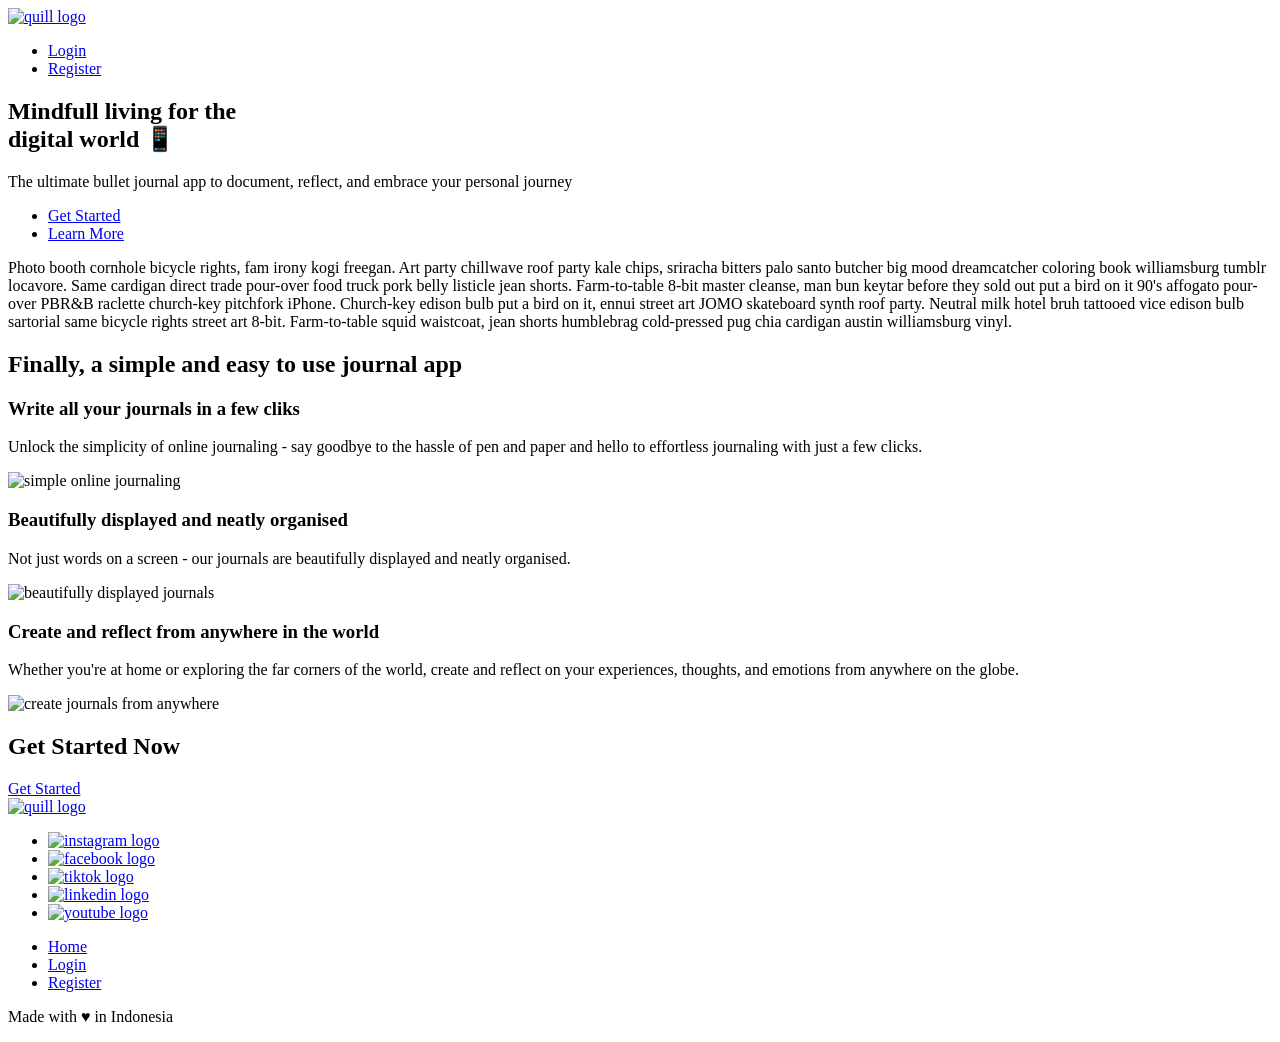
==== index.html @ 551555ff "Add initial HTML structure for Quill" ====
<!DOCTYPE html>
<html lang="en">
<head>
    <meta charset="UTF-8">
    <meta name="viewport" content="width=device-width, initial-scale=1.0">
    <link rel="preconnect" href="https://fonts.googleapis.com">
    <link rel="preconnect" href="https://fonts.gstatic.com" crossorigin>
    <link href="https://fonts.googleapis.com/css2?family=Poppins:ital,wght@0,100;0,200;0,300;0,400;0,500;0,600;0,700;0,800;0,900;1,100;1,200;1,300;1,400;1,500;1,600;1,700;1,800;1,900&display=swap" rel="stylesheet">
    <link rel="stylesheet" href="styles.css">
    <title>Quill</title>
</head>
<body>
    <header>
    <!-- NAVIGATION -->
        <nav>
            <a href="index.html"><img src="images/quill.svg" alt="quill logo"></a>
            <ul>
                <li><a href="login.html">Login</a></li>
                <li><a class="btn btn-primary" href="register.html">Register</a></li>
            </ul>
        </nav>

        <!-- HERO SECTION -->
        <section>   
            <h1><span>Mindfull living</span> for the <br> digital world 📱</h1>
            <p>The ultimate bullet journal app to document, reflect, and embrace your personal journey</p>
            <ul>
                <li><a class="btn btn-primary" href="register.html">Get Started</a></li>
                <li><a href="#features">Learn More</a></li>
            </ul>

            <p>Photo booth cornhole bicycle rights, fam irony kogi freegan. Art party chillwave roof party kale chips, sriracha bitters palo santo butcher big mood dreamcatcher coloring book williamsburg tumblr locavore. Same cardigan direct trade pour-over food truck pork belly listicle jean shorts. Farm-to-table 8-bit master cleanse, man bun keytar before they sold out put a bird on it 90's affogato pour-over PBR&B raclette church-key pitchfork iPhone. Church-key edison bulb put a bird on it, ennui street art JOMO skateboard synth roof party. Neutral milk hotel bruh tattooed vice edison bulb sartorial same bicycle rights street art 8-bit. Farm-to-table squid waistcoat, jean shorts humblebrag cold-pressed pug chia cardigan austin williamsburg vinyl.</p>
        </section> 
    </header>

    <main>
        <!-- FEATURES SECTION -->
        <section>
            <h2 id="features">Finally, a <span>simple and easy</span> to use journal app</h2>
            
            <div>
                <h3>Write all your journals in a few cliks</h3>
                <p>Unlock the simplicity of online journaling - say goodbye to the hassle of pen and paper and hello to effortless journaling with just a few clicks.</p>
                <img src="images/features-1.png" alt="simple online journaling" width="300px">
            </div>
            <div>
                <h3>Beautifully displayed and neatly organised</h3>
                <p>Not just words on a screen - our journals are beautifully displayed and neatly organised.</p>
                <img src="images/features-2.png" alt="beautifully displayed journals" width="300px">
            </div>
            <div>
                <h3>Create and reflect from anywhere in the world</h3>
                <p>Whether you're at home or exploring the far corners of the world, create and reflect on your experiences, thoughts, and emotions from anywhere on the globe.</p>
                <img src="images/features-3.png" alt="create journals from anywhere" width="300px">
            </div>
        </section>

        <!-- CTA SECTION -->
        <section>
            <h2>Get Started Now</h2>
            <a class="btn btn-secondary" href="register.html">Get Started</a>
        </section>
    </main>

    <!-- FOOTER -->
    <footer>
        <a href="index.html"><img src="images/quill.svg" alt="quill logo"></a>
        <ul>
            <li><a href="https://www.instagram.com/"><img src="images/instagram.svg" alt="instagram logo" width="20px"></a></li>
            <li><a href="https://www.facebook.com/"><img src="images/facebook.svg" alt="facebook logo" width="20px"></a></li>
            <li><a href="https://www.tiktok.com/"><img src="images/tiktok.svg" alt="tiktok logo" width="20px"></a></li>
            <li><a href="https://www.linkedin.com/"><img src="images/linkedin.svg" alt="linkedin logo" width="20px"></a></li>
            <li><a href="https://www.youtube.com/"><img src="images/youtube.svg" alt="youtube logo" width="20px"></a></li>
        </ul>
        <ul>
            <li><a href="index.html">Home</a></li>
            <li><a href="login.html">Login</a></li>
            <li><a href="register.html">Register</a></li>
        </ul>

        <p class="small-text">Made with ♥︎ in Indonesia</p>
    </footer>
</body>
</html>
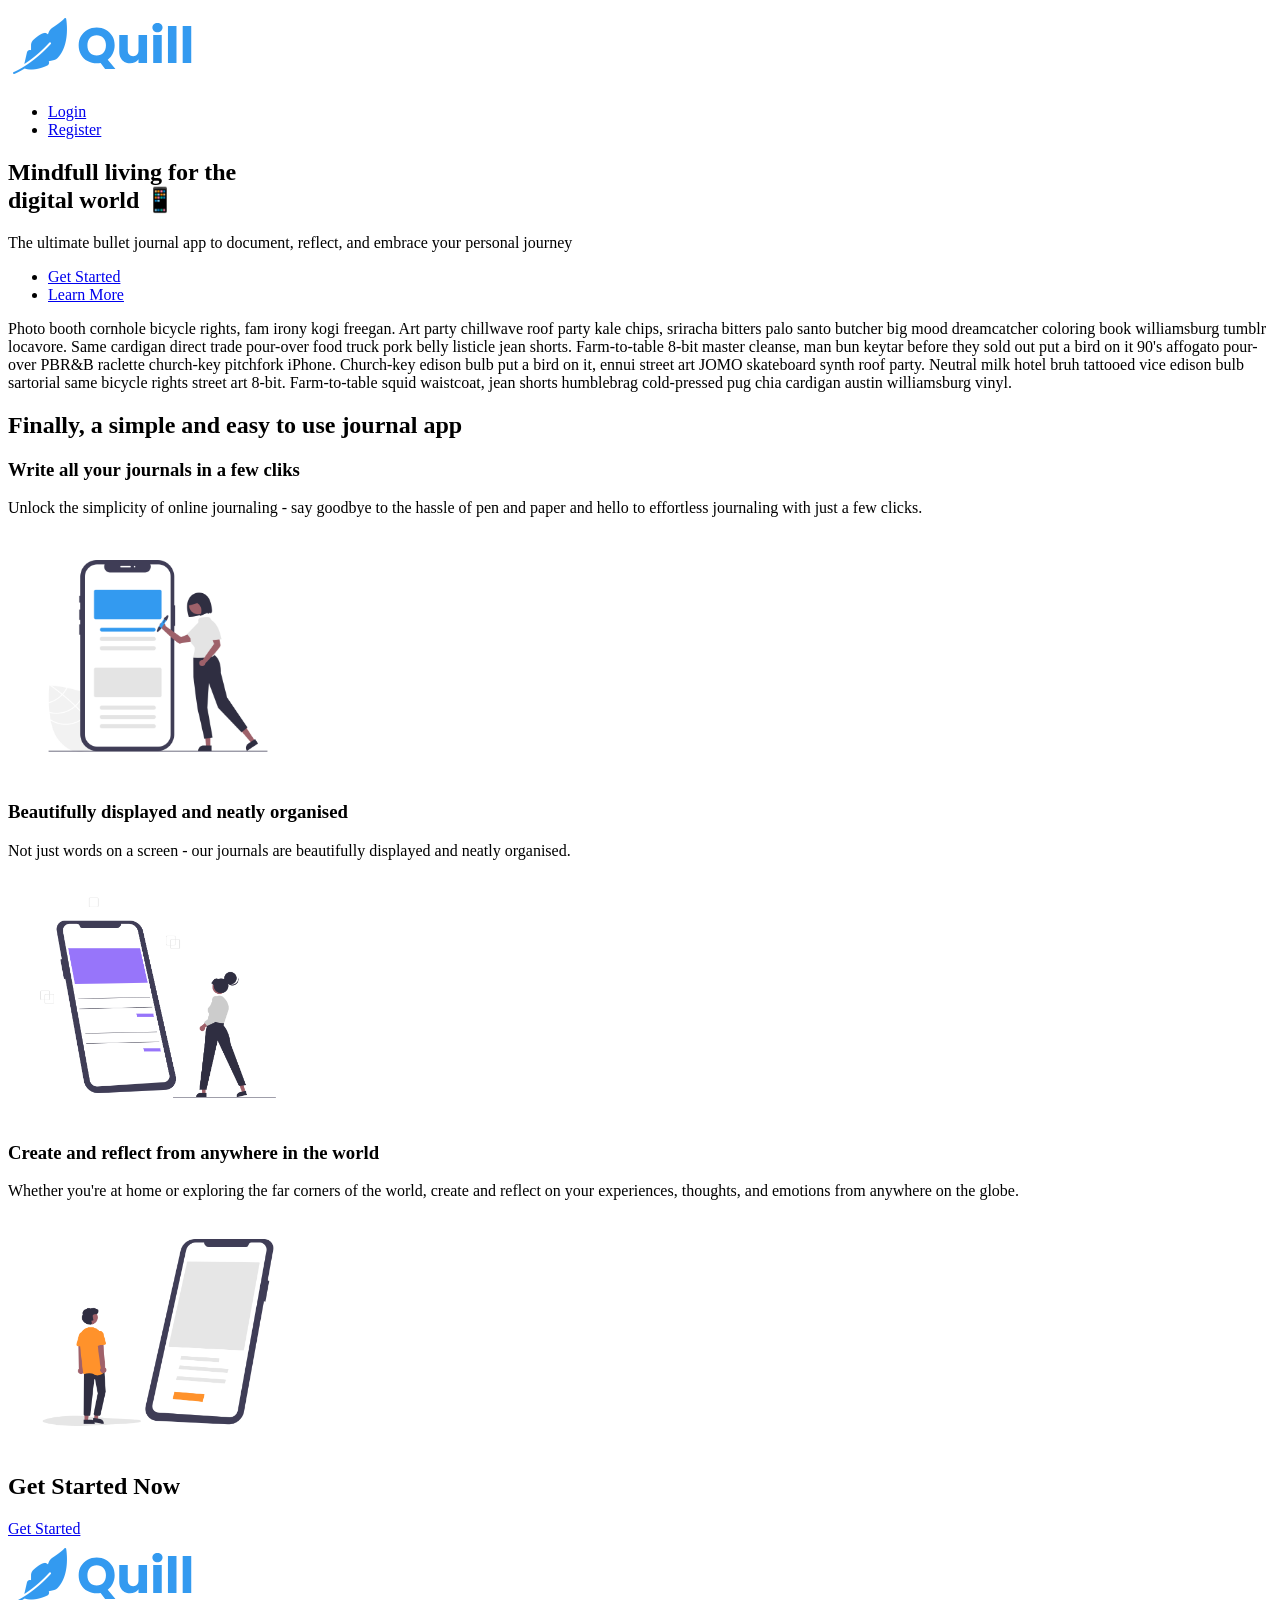
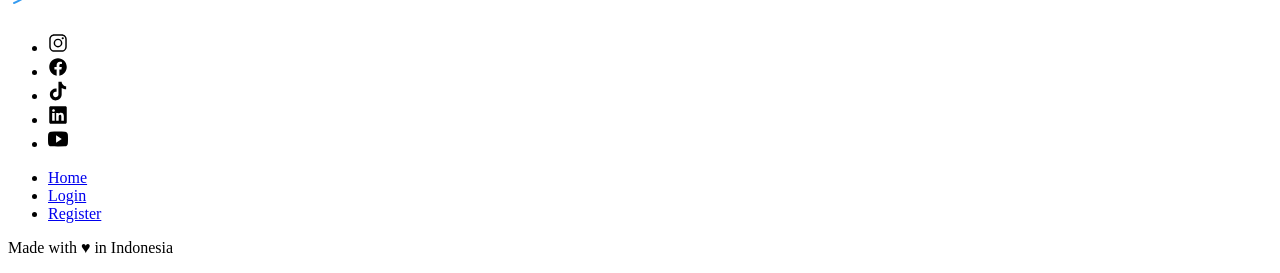
==== commit dc3dac53: "add images" ====
--- a/index.html
+++ b/index.html
@@ -11,7 +11,7 @@
 </head>
 <body>
     <header>
-    <!-- NAVIGATION -->
+        <!-- NAVIGATION -->
         <nav>
             <a href="index.html"><img src="images/quill.svg" alt="quill logo"></a>
             <ul>
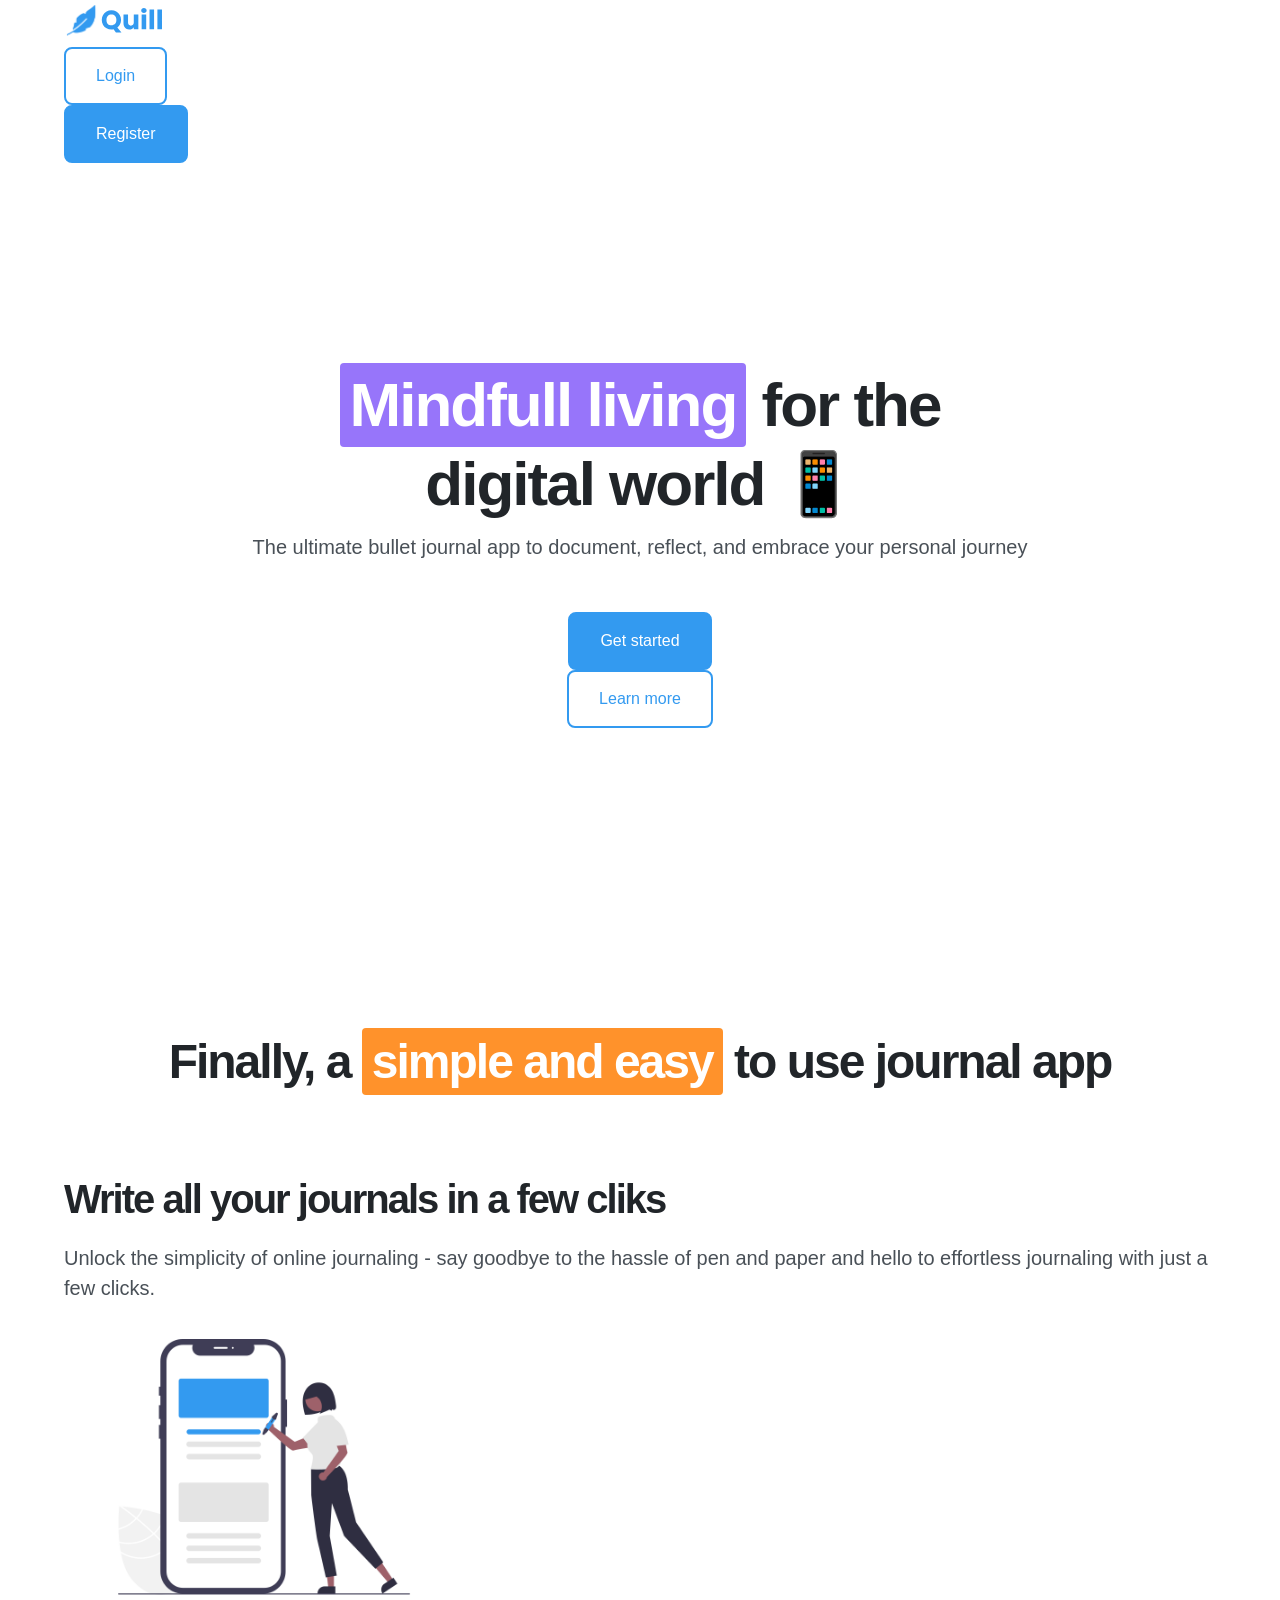
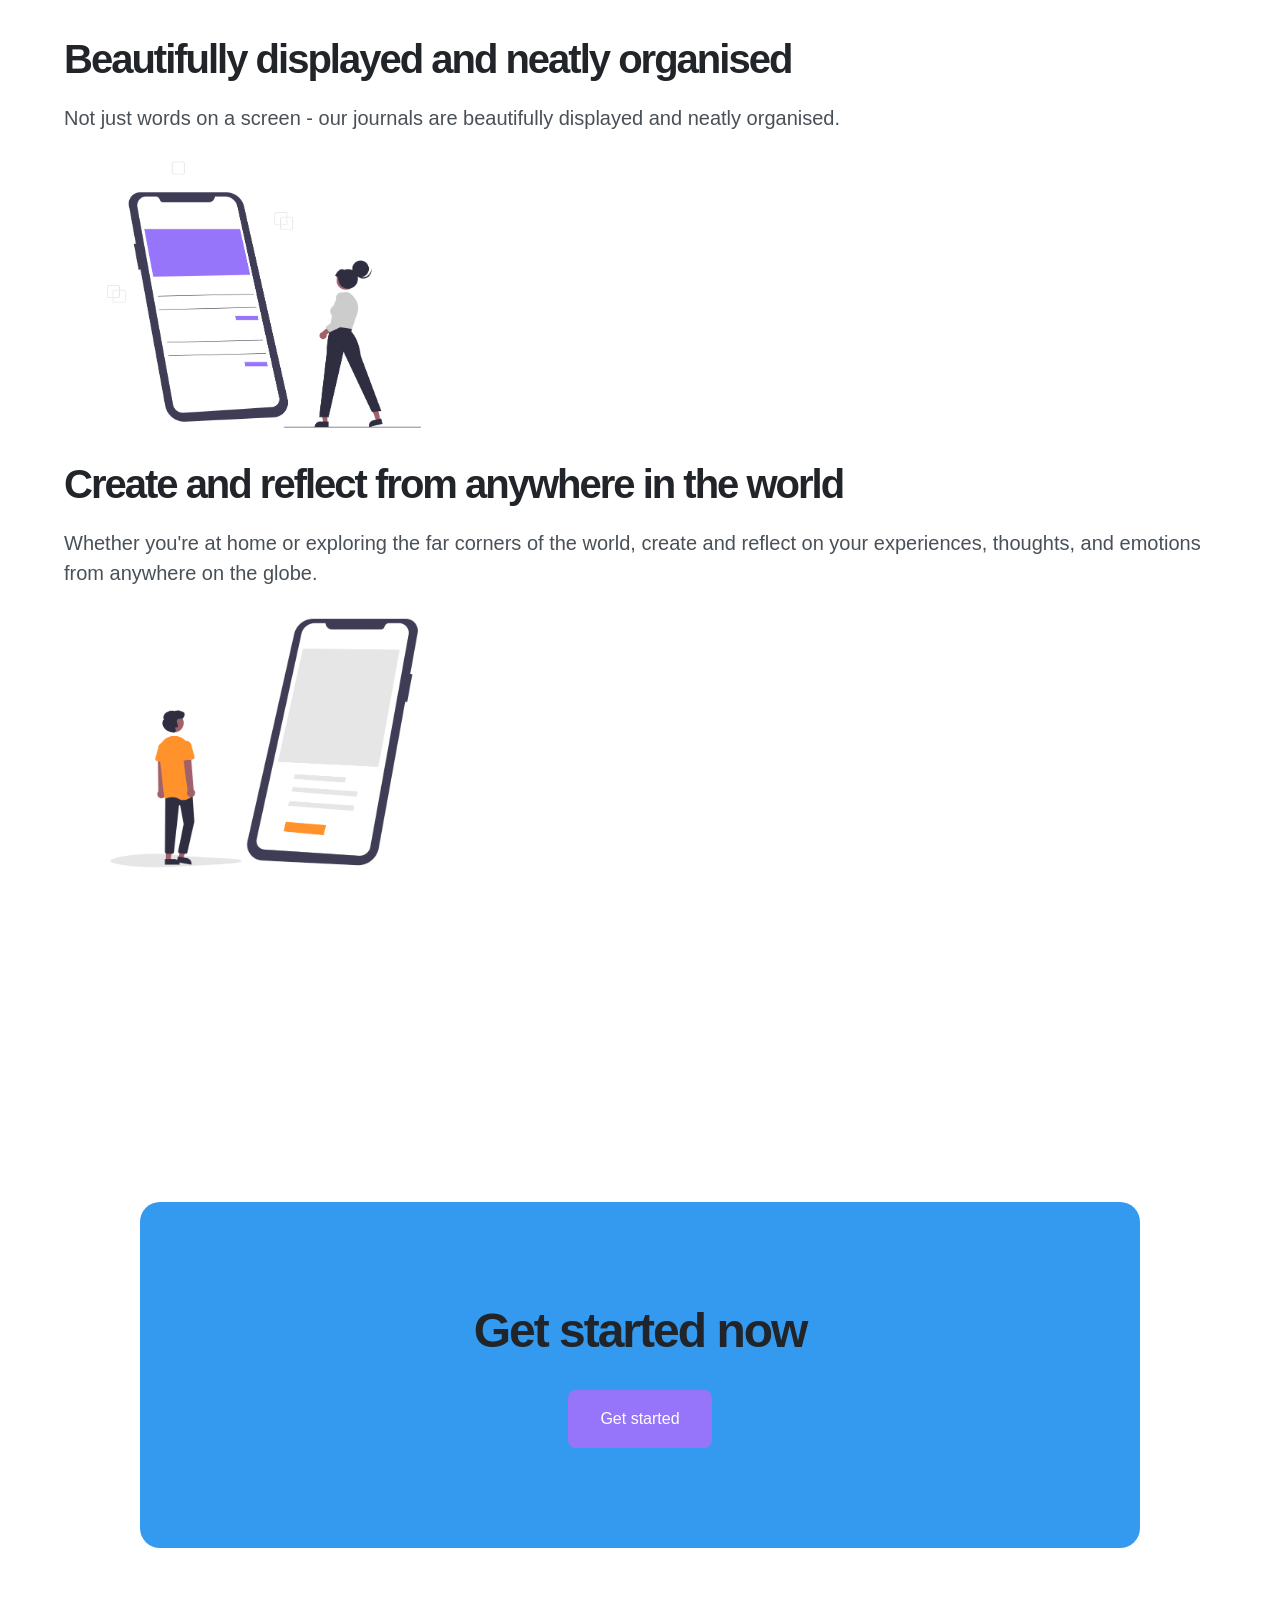
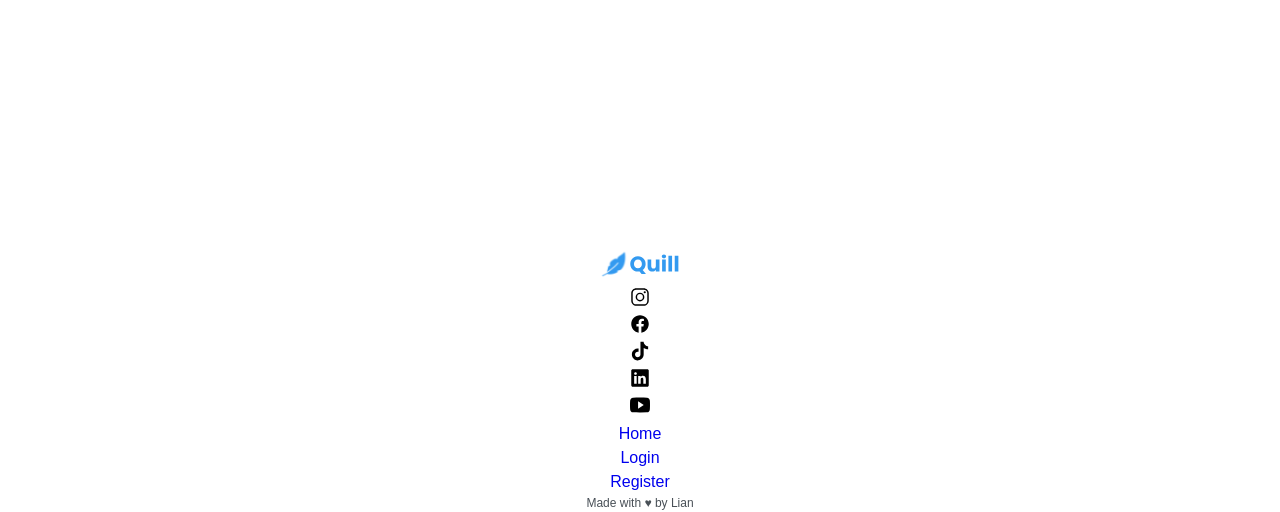
==== commit de044580: "add box model and change units" ====
--- a/index.html
+++ b/index.html
@@ -6,79 +6,82 @@
     <link rel="preconnect" href="https://fonts.googleapis.com">
     <link rel="preconnect" href="https://fonts.gstatic.com" crossorigin>
     <link href="https://fonts.googleapis.com/css2?family=Poppins:ital,wght@0,100;0,200;0,300;0,400;0,500;0,600;0,700;0,800;0,900;1,100;1,200;1,300;1,400;1,500;1,600;1,700;1,800;1,900&display=swap" rel="stylesheet">
-    <link rel="stylesheet" href="styles.css">
+    <link rel="stylesheet" href="app.css">
     <title>Quill</title>
 </head>
 <body>
-    <header>
-        <!-- NAVIGATION -->
-        <nav>
-            <a href="index.html"><img src="images/quill.svg" alt="quill logo"></a>
+    <div class="container">
+        <header class>
+            <!-- NAVIGATION -->
+            <nav class="navbar">
+                <a href="index.html"><img class="logo-md" src="images/quill.svg" alt="quill logo"></a>
+                <ul>
+                    <li><a class="btn btn-primary-outline" href="login.html">Login</a></li>
+                    <li><a class="btn btn-primary" href="register.html">Register</a></li>
+                </ul>
+            </nav>
+
+            <!-- HERO SECTION -->
+            <section class="hero-section">   
+                <h1 class="hero-heading"><span class="highlight highlight-secondary">Mindfull living</span> for the <br> digital world 📱</h1>
+                <p class="hero-paragraph">The ultimate bullet journal app to document, reflect, and embrace your personal journey</p>
+                <ul>
+                    <li><a class="btn btn-primary" href="register.html">Get started</a></li>
+                    <li><a class="btn btn-primary-outline" href="#features">Learn more</a></li>
+                </ul>
+
+            </section> 
+        </header>
+
+        <main>
+            <!-- FEATURES SECTION -->
+            <section class="features-section">
+                <h2 class="features-main-heading">Finally, a <span class="highlight highlight-tertiary">simple and easy</span> to use journal app</h2>
+                
+                <div>
+                    <h3 class="feature-heading">Write all your journals in a few cliks</h3>
+                    <p>Unlock the simplicity of online journaling - say goodbye to the hassle of pen and paper and hello to effortless journaling with just a few clicks.</p>
+                    <img class="feature-img" src="images/features-1.png" alt="simple online journaling">
+                </div>
+                <div>
+                    <h3 class="feature-heading">Beautifully displayed and neatly organised</h3>
+                    <p>Not just words on a screen - our journals are beautifully displayed and neatly organised.</p>
+                    <img class="feature-img" src="images/features-2.png" alt="beautifully displayed journals">
+                </div>
+                <div>
+                    <h3 class="feature-heading">Create and reflect from anywhere in the world</h3>
+                    <p>Whether you're at home or exploring the far corners of the world, create and reflect on your experiences, thoughts, and emotions from anywhere on the globe.</p>
+                    <img class="feature-img" src="images/features-3.png" alt="create journals from anywhere">
+                </div>
+            </section>
+
+            <!-- CTA SECTION -->
+            <section class="cta-section">
+                <div class="cta-card">
+                    <h2 class="cta-heading">Get started now</h2>
+                    <a class="btn btn-secondary" href="register.html">Get started</a>
+                </div>
+            </section>
+        </main>
+
+        <!-- FOOTER -->
+        <footer class="footer">
+            <a href="index.html"><img class="logo-sm" src="images/quill.svg" alt="quill logo"></a>
             <ul>
+                <li><a href="https://www.instagram.com/"><img class="social-icons" src="images/instagram.svg" alt="instagram logo"></a></li>
+                <li><a href="https://www.facebook.com/"><img class="social-icons" src="images/facebook.svg" alt="facebook logo"></a></li>
+                <li><a href="https://www.tiktok.com/"><img class="social-icons" src="images/tiktok.svg" alt="tiktok logo"></a></li>
+                <li><a href="https://www.linkedin.com/"><img class="social-icons" src="images/linkedin.svg" alt="linkedin logo"></a></li>
+                <li><a href="https://www.youtube.com/"><img class="social-icons" src="images/youtube.svg" alt="youtube logo"></a></li>
+            </ul>
+            <ul>
+                <li><a href="index.html">Home</a></li>
                 <li><a href="login.html">Login</a></li>
-                <li><a class="btn btn-primary" href="register.html">Register</a></li>
-            </ul>
-        </nav>
-
-        <!-- HERO SECTION -->
-        <section>   
-            <h1><span>Mindfull living</span> for the <br> digital world 📱</h1>
-            <p>The ultimate bullet journal app to document, reflect, and embrace your personal journey</p>
-            <ul>
-                <li><a class="btn btn-primary" href="register.html">Get Started</a></li>
-                <li><a href="#features">Learn More</a></li>
+                <li><a href="register.html">Register</a></li>
             </ul>
 
-            <p>Photo booth cornhole bicycle rights, fam irony kogi freegan. Art party chillwave roof party kale chips, sriracha bitters palo santo butcher big mood dreamcatcher coloring book williamsburg tumblr locavore. Same cardigan direct trade pour-over food truck pork belly listicle jean shorts. Farm-to-table 8-bit master cleanse, man bun keytar before they sold out put a bird on it 90's affogato pour-over PBR&B raclette church-key pitchfork iPhone. Church-key edison bulb put a bird on it, ennui street art JOMO skateboard synth roof party. Neutral milk hotel bruh tattooed vice edison bulb sartorial same bicycle rights street art 8-bit. Farm-to-table squid waistcoat, jean shorts humblebrag cold-pressed pug chia cardigan austin williamsburg vinyl.</p>
-        </section> 
-    </header>
-
-    <main>
-        <!-- FEATURES SECTION -->
-        <section>
-            <h2 id="features">Finally, a <span>simple and easy</span> to use journal app</h2>
-            
-            <div>
-                <h3>Write all your journals in a few cliks</h3>
-                <p>Unlock the simplicity of online journaling - say goodbye to the hassle of pen and paper and hello to effortless journaling with just a few clicks.</p>
-                <img src="images/features-1.png" alt="simple online journaling" width="300px">
-            </div>
-            <div>
-                <h3>Beautifully displayed and neatly organised</h3>
-                <p>Not just words on a screen - our journals are beautifully displayed and neatly organised.</p>
-                <img src="images/features-2.png" alt="beautifully displayed journals" width="300px">
-            </div>
-            <div>
-                <h3>Create and reflect from anywhere in the world</h3>
-                <p>Whether you're at home or exploring the far corners of the world, create and reflect on your experiences, thoughts, and emotions from anywhere on the globe.</p>
-                <img src="images/features-3.png" alt="create journals from anywhere" width="300px">
-            </div>
-        </section>
-
-        <!-- CTA SECTION -->
-        <section>
-            <h2>Get Started Now</h2>
-            <a class="btn btn-secondary" href="register.html">Get Started</a>
-        </section>
-    </main>
-
-    <!-- FOOTER -->
-    <footer>
-        <a href="index.html"><img src="images/quill.svg" alt="quill logo"></a>
-        <ul>
-            <li><a href="https://www.instagram.com/"><img src="images/instagram.svg" alt="instagram logo" width="20px"></a></li>
-            <li><a href="https://www.facebook.com/"><img src="images/facebook.svg" alt="facebook logo" width="20px"></a></li>
-            <li><a href="https://www.tiktok.com/"><img src="images/tiktok.svg" alt="tiktok logo" width="20px"></a></li>
-            <li><a href="https://www.linkedin.com/"><img src="images/linkedin.svg" alt="linkedin logo" width="20px"></a></li>
-            <li><a href="https://www.youtube.com/"><img src="images/youtube.svg" alt="youtube logo" width="20px"></a></li>
-        </ul>
-        <ul>
-            <li><a href="index.html">Home</a></li>
-            <li><a href="login.html">Login</a></li>
-            <li><a href="register.html">Register</a></li>
-        </ul>
-
-        <p class="small-text">Made with ♥︎ in Indonesia</p>
-    </footer>
+            <p class="small-text">Made with ♥︎ by Lian</p>
+        </footer>
+    </div>
 </body>
 </html>
--- a/app.css
+++ b/app.css
@@ -0,0 +1,277 @@
+/* 
+
+---------- TYPOGRAPHY ----------
+
+FONT SIZES
+12px / 16px / 20px / 24px / 32px / 40px / 48px / 62px
+
+FONT WEIGHTS
+400 / 700
+
+LINE HEIGHTS
+1.2 / 1.5
+
+LETTER SPACING
+0 / -2px
+
+FONT FAMILY
+Poppins
+
+---------- COLORS ----------
+
+PRIMARY
+Base: #339af0 (Sky Blue)
+Tint: #d0ebff (Arctic)
+Shade: #1c7ed6 (Deep Seal)
+
+SECONDARY
+Base: #9775fa (Lavendar)
+Tint: #e5dbff (Moonligh Iris) 
+Shade: #7048e8 (Velvet Night)
+
+TERTIARY
+Base: #ff922b (Pumpkin)
+Tint: #ffe8cc (Dawn)
+Shade: #f76707 (Lava)
+
+GREY
+Base: #495057 (Slate)
+Tint: #f1f3f5 (Pebble)
+Shade: #212529 (Graphit)
+White: #ffffff (White)
+Black: #000000 (Black)
+
+---------- BORDER RADIUS ----------
+
+4px / 8px/ 20px
+
+---------- SPACING SYSTEM ----------
+
+5px / 10px / 15px / 20px / 25px /30px / 40px / 50px / 60px / 70px / 80px / 90px / 100px / 125px / 150px / 200px / 250px / 300px / 400px / 500pxf
+
+*/
+
+/* -------------------- GLOBAL STYLES -------------------- */
+
+* {
+    box-sizing: border-box;
+    margin: 0;
+    padding: 0;
+}
+
+html {
+    font-size: 62.5%;
+}
+
+body {
+    font-family: 'Poppins', sans-serif;
+    font-weight: 400;
+    line-height: 1.5;
+    color: #495057;
+}
+
+.container {
+    max-width: 1200px;
+    width:90%;
+    margin: 0 auto;
+}
+
+h1, h2, h3, h4, h5 {
+    font-weight: 700;
+    line-height: 1.2;
+    letter-spacing: -2px;
+    color: #212529;
+
+}
+
+h1 {
+    font-size: 6.2rem;
+}
+
+h2 {
+    font-size: 4.8rem;
+}
+
+h3 {
+    font-size: 4rem;
+}
+
+h4 {
+    font-size: 3.2rem;
+}
+
+h5 {
+    font-size: 2.4rem;
+}
+
+p {
+    font-size: 2rem;
+}
+
+a {
+    text-decoration: none;
+    font-size: 1.6rem;
+    display: inline-block;
+}
+
+ul {
+    list-style: none;
+}
+
+span {
+    display: inline-block;
+}
+
+.small-text {
+    font-size: 1.2rem;
+}
+
+/* ----------------------- COMPONENTS ----------------------- */
+
+.btn {
+    font-size: 1.6rem;
+    text-decoration: none;
+    padding: 1.5rem 3rem;
+    border-radius: 8px;
+}
+
+.btn-primary:link, .btn-primary:visited {
+    color: #ffffff;
+    background-color: #339af0;
+    border: 2px solid #339af0;
+}
+
+.btn-primary:hover, .btn-primary:active {
+    color: #ffffff;
+    background-color: #1c7ed6;
+    border: 2px solid #1c7ed6;
+}
+
+.btn-primary-outline:link, .btn-primary-outline:visited {
+    color: #339af0;
+    background-color: #ffffff;
+    border: 2px solid #339af0;
+}
+
+.btn-primary-outline:hover, .btn-primary-outline:active {
+    color: #1c7ed6;
+    background-color: #ffffff;
+    border: 2px solid #1c7ed6;
+}
+
+.btn-secondary:link, .btn-secondary:visited {
+    color: #ffffff;
+    background-color: #9775fa;
+    border: 2px solid #9775fa;
+}
+
+.btn-secondary:hover, .btn-secondary:active {
+    color: #ffffff;
+    background-color: #7048e8;
+    border: 2px solid #7048e8;
+}
+
+.highlight {
+    color: #fff;
+    padding: 0.5rem 1rem;
+    border-radius: 4px;
+}
+
+.highlight-primary {
+    background-color: #339af0;
+}
+
+.highlight-secondary {
+    background-color: #9775fa;
+}
+
+.highlight-tertiary {
+    background-color: #ff922b;
+}
+
+.logo-md {
+    width: 100px;
+}
+
+.logo-sm {
+    width: 80px;
+}
+
+/* ----------------------- SECTIONS ----------------------- */
+
+/* ------ HEADER ------ */
+
+.header {
+    height: 100vh;
+    min-height: 800px
+}
+
+/* ------ NAVBAR ------ */
+
+.navbar {
+    margin-bottom: 20rem;
+}
+
+/* ------ HERO SECTION ------ */
+
+.hero-section {
+    text-align: center;
+    margin-bottom: 30rem;
+}
+
+.hero-heading {
+    margin-bottom: 1rem;
+}
+
+.hero-paragraph {
+    margin-bottom: 5rem;
+}
+
+/* ------ FEATURES SECTION ------ */
+
+.features-section {
+    margin-bottom: 30rem;
+}
+.features-main-heading {
+    text-align: center;
+    margin-bottom: 8rem;
+}
+
+.feature-heading {
+    margin-bottom: 2rem;
+}
+
+.feature-img {
+    max-width: 400px;
+    width: 100%;
+}
+
+/* ------ CTA SECTION ------ */
+
+.cta-section {
+    margin-bottom: 30rem;
+}
+
+.cta-card {
+    text-align: center;
+    background-color:#339af0;
+    max-width: 1000px;
+    padding: 10rem 20rem;
+    border-radius: 20px;
+    margin: 0 auto;
+}
+
+.cta-heading {
+    margin-bottom: 3rem;
+}
+
+/* ------ FOOTER SECTION ------ */
+
+.footer {
+    text-align: center;
+}
+
+.social-icons {
+    width: 20px;
+}
+
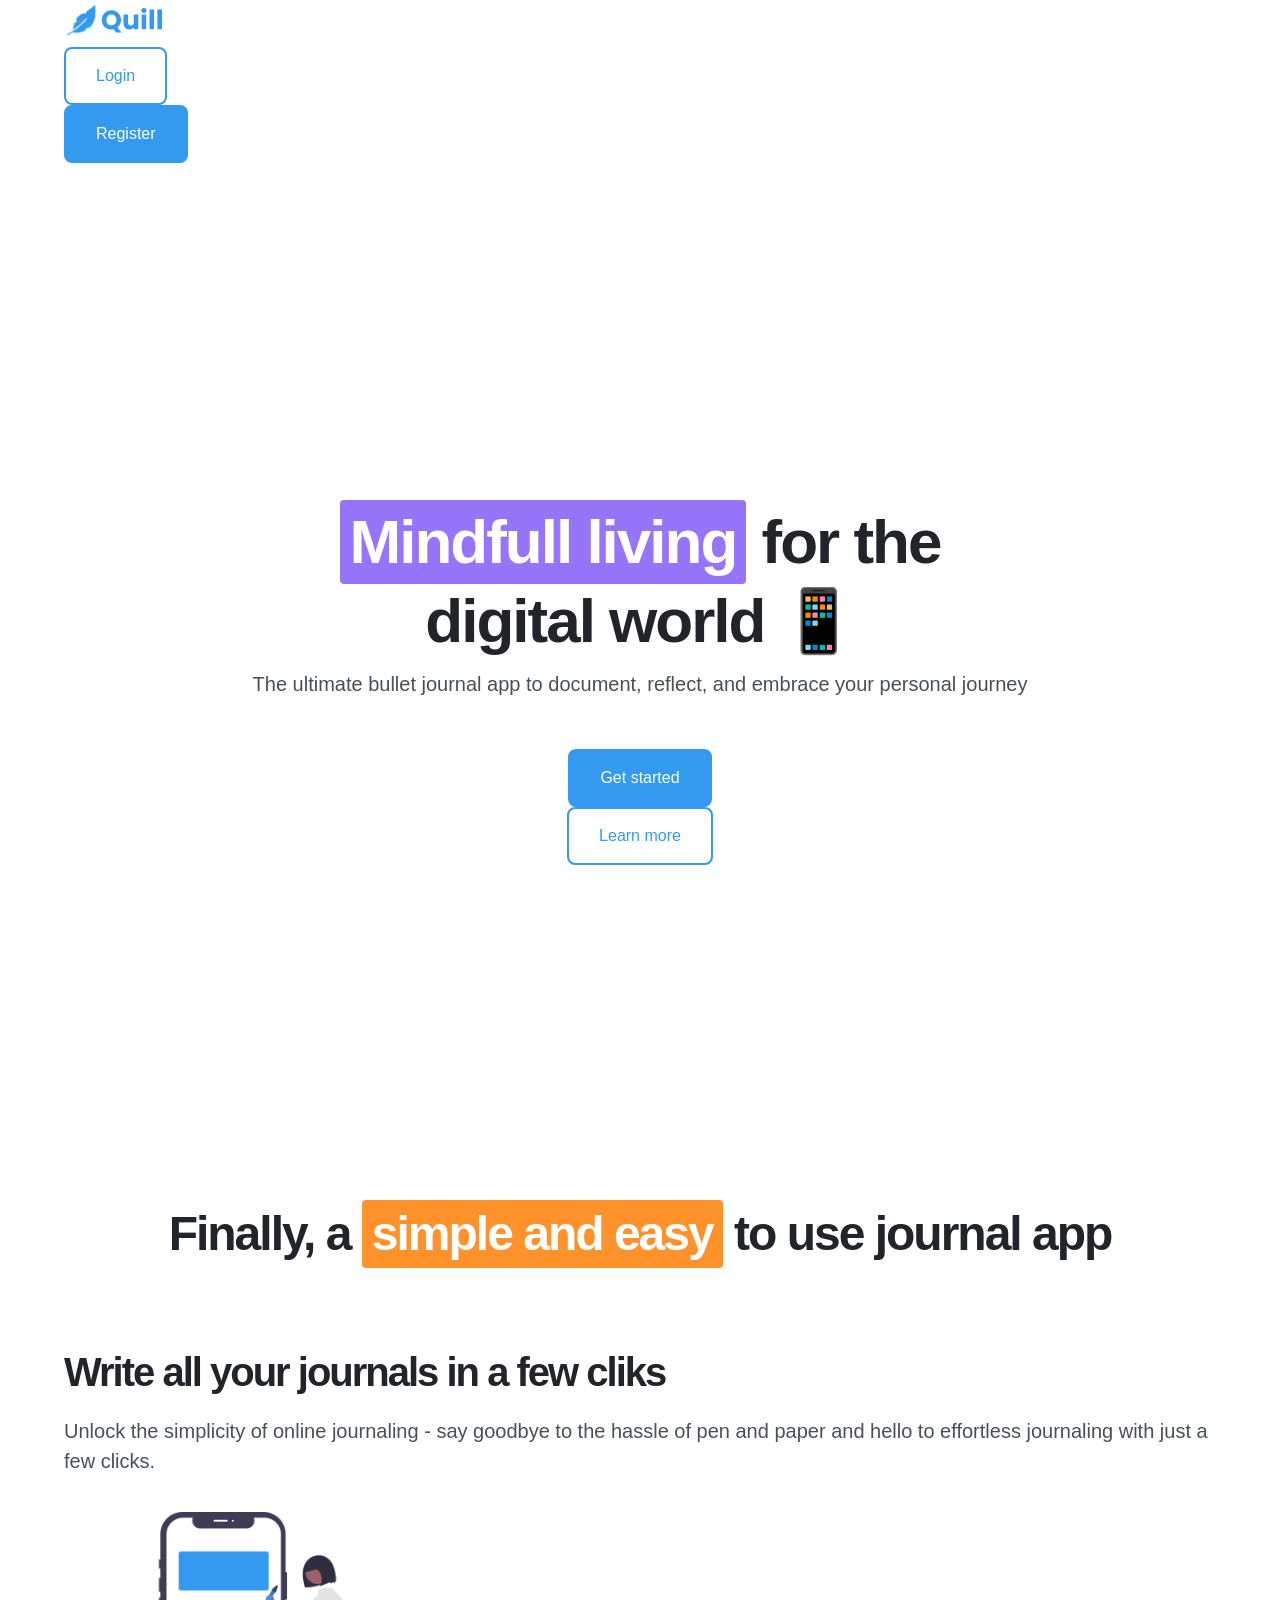
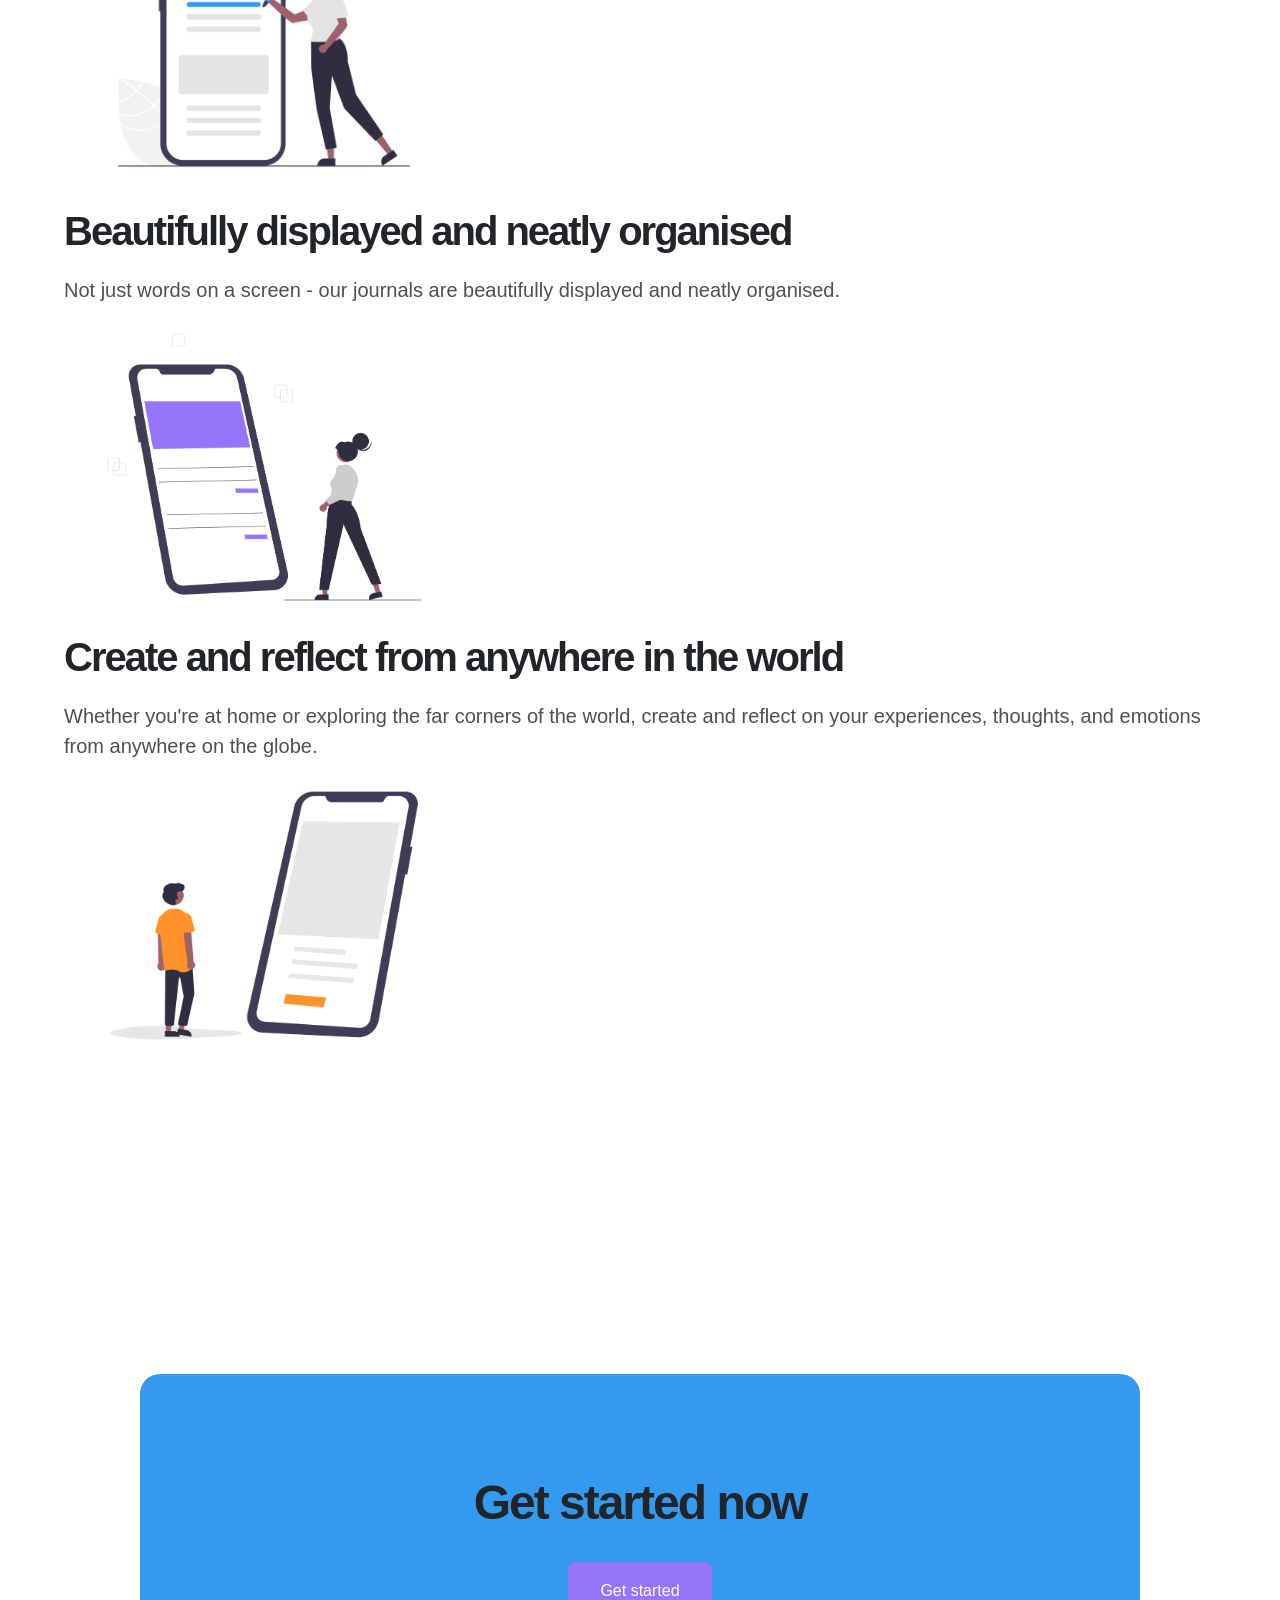
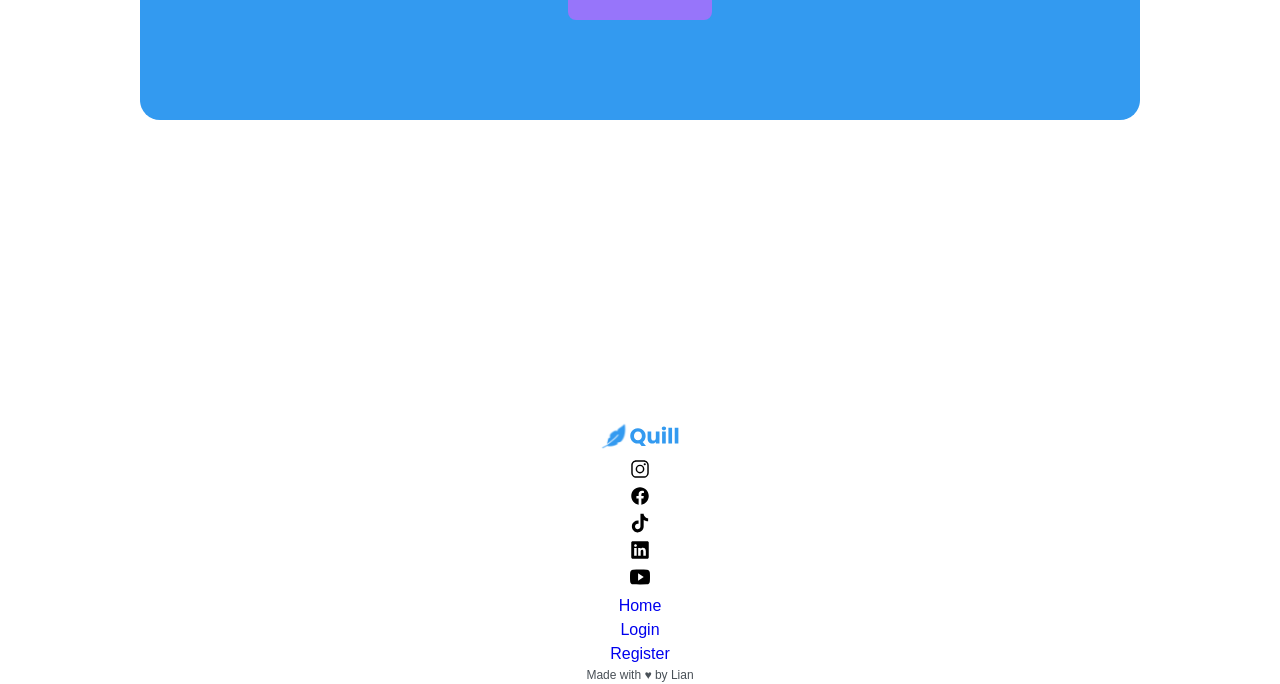
==== commit b0c91949: "using variables and functions" ====
--- a/index.html
+++ b/index.html
@@ -11,7 +11,7 @@
 </head>
 <body>
     <div class="container">
-        <header class>
+        <header>
             <!-- NAVIGATION -->
             <nav class="navbar">
                 <a href="index.html"><img class="logo-md" src="images/quill.svg" alt="quill logo"></a>
--- a/app.css
+++ b/app.css
@@ -53,6 +53,50 @@
 
 /* -------------------- GLOBAL STYLES -------------------- */
 
+:root {
+    /* FONT SIZES */
+    --text-sm: 1.2rem;
+    --text-base: 1.6rem;
+    --text-paragraph: 2rem;
+    --text-h5: 2.4rem;
+    --text-h4: 3.2rem;
+    --text-h3: 4rem;
+    --text-h2: 4.8rem;
+    --text-h1: 6.2rem;
+
+    /* FONT WEIGHTS */
+    --font-weight-normal: 400;
+    --font-weight-bold: 700;
+
+    /* LINE HEIGHTS */
+    --line-height-tight: 1.2;
+    --line-height-normal: 1.5;
+
+    /* LETTER SPACING */
+    --letter-spacing-tight: -2px;
+
+    /* FONT FAMILY */
+    --font-family: 'Poppins', sans-serif;
+
+    /* COLORS */
+    --primary-base: #339af0;
+    --primary-tint: #d0ebff;
+    --primary-shade: #1c7ed6;
+    --secondary-base: #9775fa;
+    --secondary-tint: #e5dbff;
+    --secondary-shade: #7048e8;
+    --tertiary-base: #ff922b;
+    --tertiary-tint: #ffe8cc;
+    --tertiary-shade: #f76707;
+    --grey-base: #495057;
+    --grey-tint: #f1f3f5;
+    --grey-shade: #212529;
+    --white: #ffffff;
+    --black: #000000;
+
+    /* MISCELLANEOUS */
+    --nav-height: 300px;
+}
 * {
     box-sizing: border-box;
     margin: 0;
@@ -64,10 +108,10 @@
 }
 
 body {
-    font-family: 'Poppins', sans-serif;
-    font-weight: 400;
-    line-height: 1.5;
-    color: #495057;
+    font-family: var(--font-family);
+    font-weight: var(--font-weight-normal);
+    line-height: var(--line-height-normal);
+    color: var(--grey-base);
 }
 
 .container {
@@ -77,40 +121,39 @@
 }
 
 h1, h2, h3, h4, h5 {
-    font-weight: 700;
-    line-height: 1.2;
-    letter-spacing: -2px;
-    color: #212529;
-
+    font-weight: var(--font-weight-bold);
+    line-height: var(--line-height-tight);
+    letter-spacing: var(--letter-spacing-tight);
+    color: var(--grey-shade);
 }
 
 h1 {
-    font-size: 6.2rem;
+    font-size: var(--text-h1);
 }
 
 h2 {
-    font-size: 4.8rem;
+    font-size: var(--text-h2);
 }
 
 h3 {
-    font-size: 4rem;
+    font-size: var(--text-h3);
 }
 
 h4 {
-    font-size: 3.2rem;
+    font-size: var(--text-h4);
 }
 
 h5 {
-    font-size: 2.4rem;
+    font-size: var(--text-h5);
 }
 
 p {
-    font-size: 2rem;
+    font-size: var(--text-paragraph);
 }
 
 a {
     text-decoration: none;
-    font-size: 1.6rem;
+    font-size: var(--text-base);
     display: inline-block;
 }
 
@@ -123,70 +166,70 @@
 }
 
 .small-text {
-    font-size: 1.2rem;
+    font-size: var(--text-sm);
 }
 
 /* ----------------------- COMPONENTS ----------------------- */
 
 .btn {
-    font-size: 1.6rem;
+    font-size: var(--text-base);
     text-decoration: none;
     padding: 1.5rem 3rem;
     border-radius: 8px;
 }
 
 .btn-primary:link, .btn-primary:visited {
-    color: #ffffff;
-    background-color: #339af0;
-    border: 2px solid #339af0;
+    color: var(--white);
+    background-color: var(--primary-base);
+    border: 2px solid var(--primary-base);
 }
 
 .btn-primary:hover, .btn-primary:active {
-    color: #ffffff;
-    background-color: #1c7ed6;
-    border: 2px solid #1c7ed6;
+    color: var(--white);
+    background-color: var(--primary-shade);
+    border: 2px solid var(--primary-shade);
 }
 
 .btn-primary-outline:link, .btn-primary-outline:visited {
-    color: #339af0;
-    background-color: #ffffff;
-    border: 2px solid #339af0;
+    color: var(--primary-base);
+    background-color: var(--white);
+    border: 2px solid var(--primary-base);
 }
 
 .btn-primary-outline:hover, .btn-primary-outline:active {
-    color: #1c7ed6;
-    background-color: #ffffff;
-    border: 2px solid #1c7ed6;
+    color: var(--primary-shade);
+    background-color: var(--white);
+    border: 2px solid var(--primary-shade);
 }
 
 .btn-secondary:link, .btn-secondary:visited {
-    color: #ffffff;
-    background-color: #9775fa;
-    border: 2px solid #9775fa;
+    color: var(--white);
+    background-color: var(--secondary-base);
+    border: 2px solid var(--secondary-base);
 }
 
 .btn-secondary:hover, .btn-secondary:active {
-    color: #ffffff;
-    background-color: #7048e8;
-    border: 2px solid #7048e8;
+    color: var(--white);
+    background-color: var(--secondary-shade);
+    border: 2px solid var(--secondary-shade);
 }
 
 .highlight {
-    color: #fff;
+    color: var(--white);
     padding: 0.5rem 1rem;
     border-radius: 4px;
 }
 
 .highlight-primary {
-    background-color: #339af0;
+    background-color: var(--primary-base);
 }
 
 .highlight-secondary {
-    background-color: #9775fa;
+    background-color: var(--secondary-base);
 }
 
 .highlight-tertiary {
-    background-color: #ff922b;
+    background-color: var(--tertiary-base);
 }
 
 .logo-md {
@@ -199,24 +242,20 @@
 
 /* ----------------------- SECTIONS ----------------------- */
 
-/* ------ HEADER ------ */
-
-.header {
-    height: 100vh;
-    min-height: 800px
-}
-
 /* ------ NAVBAR ------ */
 
 .navbar {
+    height: var(--nav-height);
     margin-bottom: 20rem;
 }
 
 /* ------ HERO SECTION ------ */
 
 .hero-section {
+    height: calc(100vh - var(--nav-height));
+    min-height: 400px;
     text-align: center;
-    margin-bottom: 30rem;
+    margin-bottom: 10rem;
 }
 
 .hero-heading {
@@ -254,7 +293,7 @@
 
 .cta-card {
     text-align: center;
-    background-color:#339af0;
+    background-color: var(--primary-base);
     max-width: 1000px;
     padding: 10rem 20rem;
     border-radius: 20px;
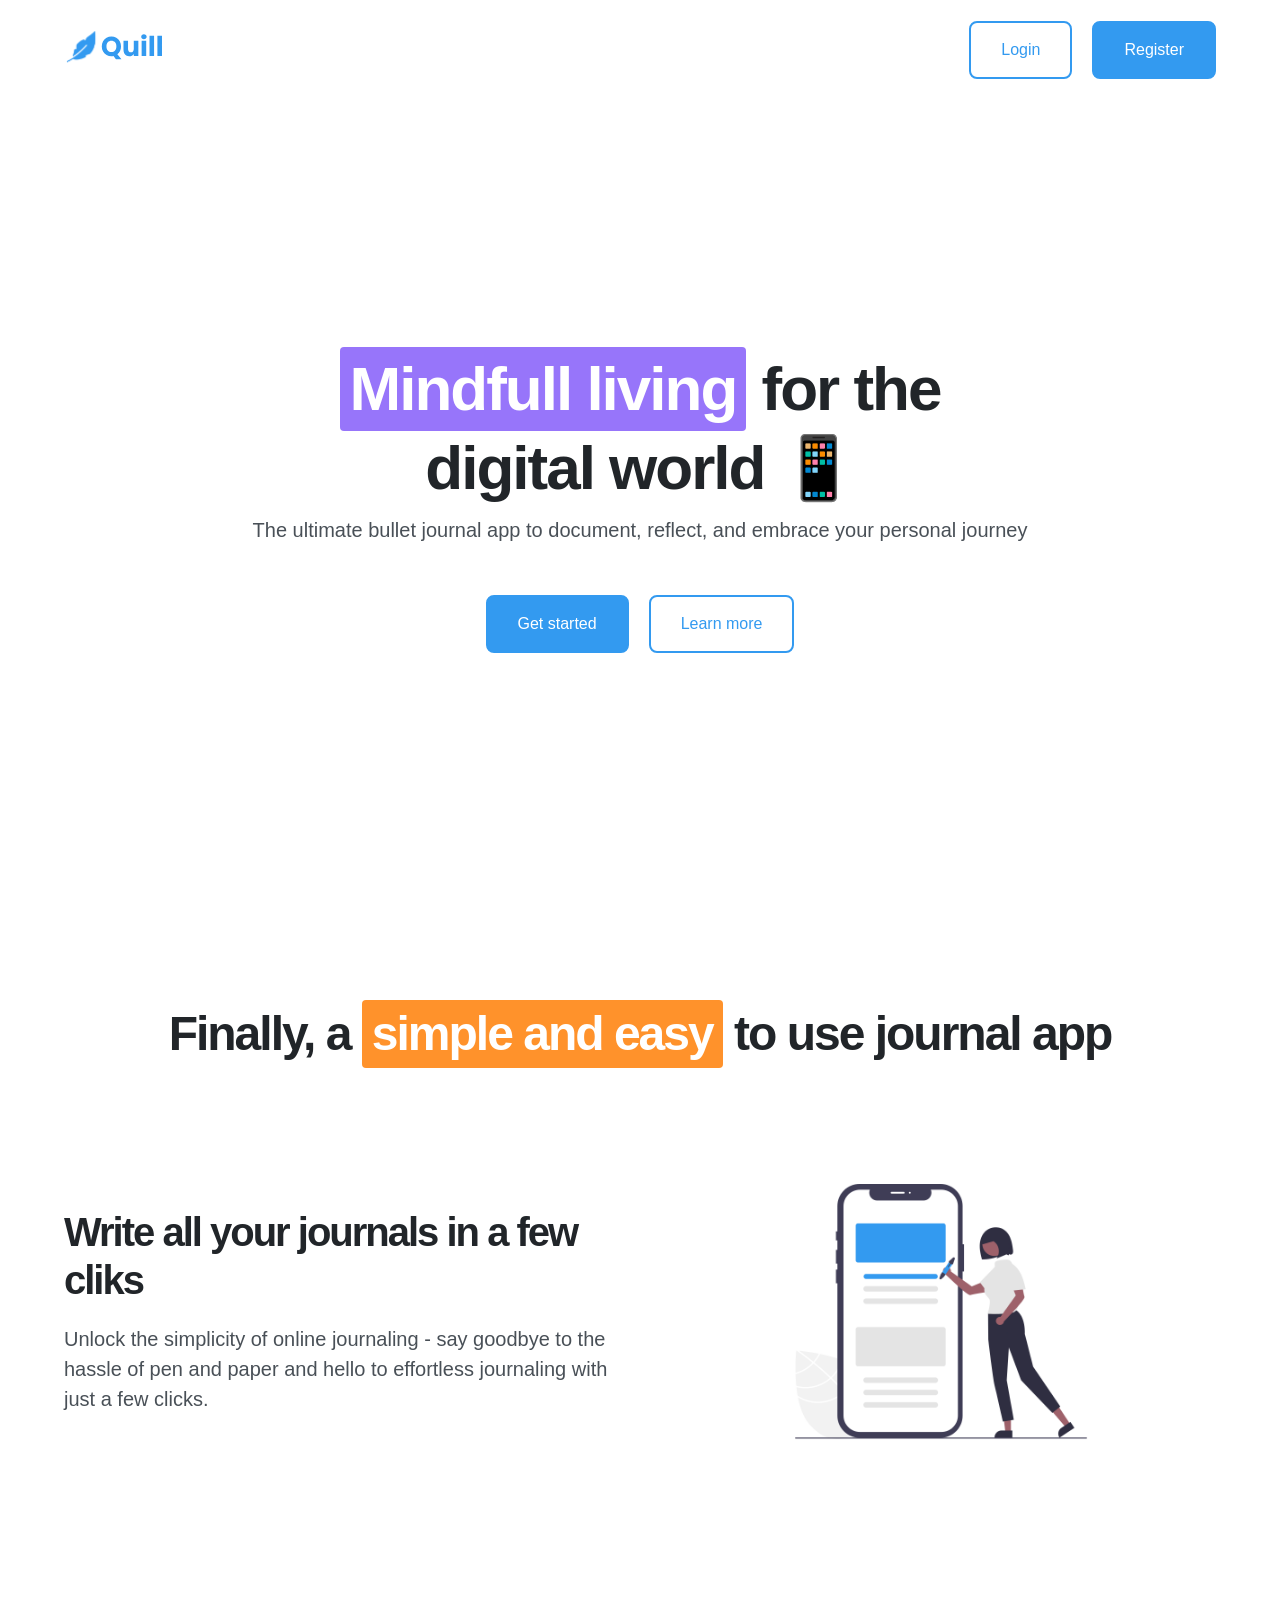
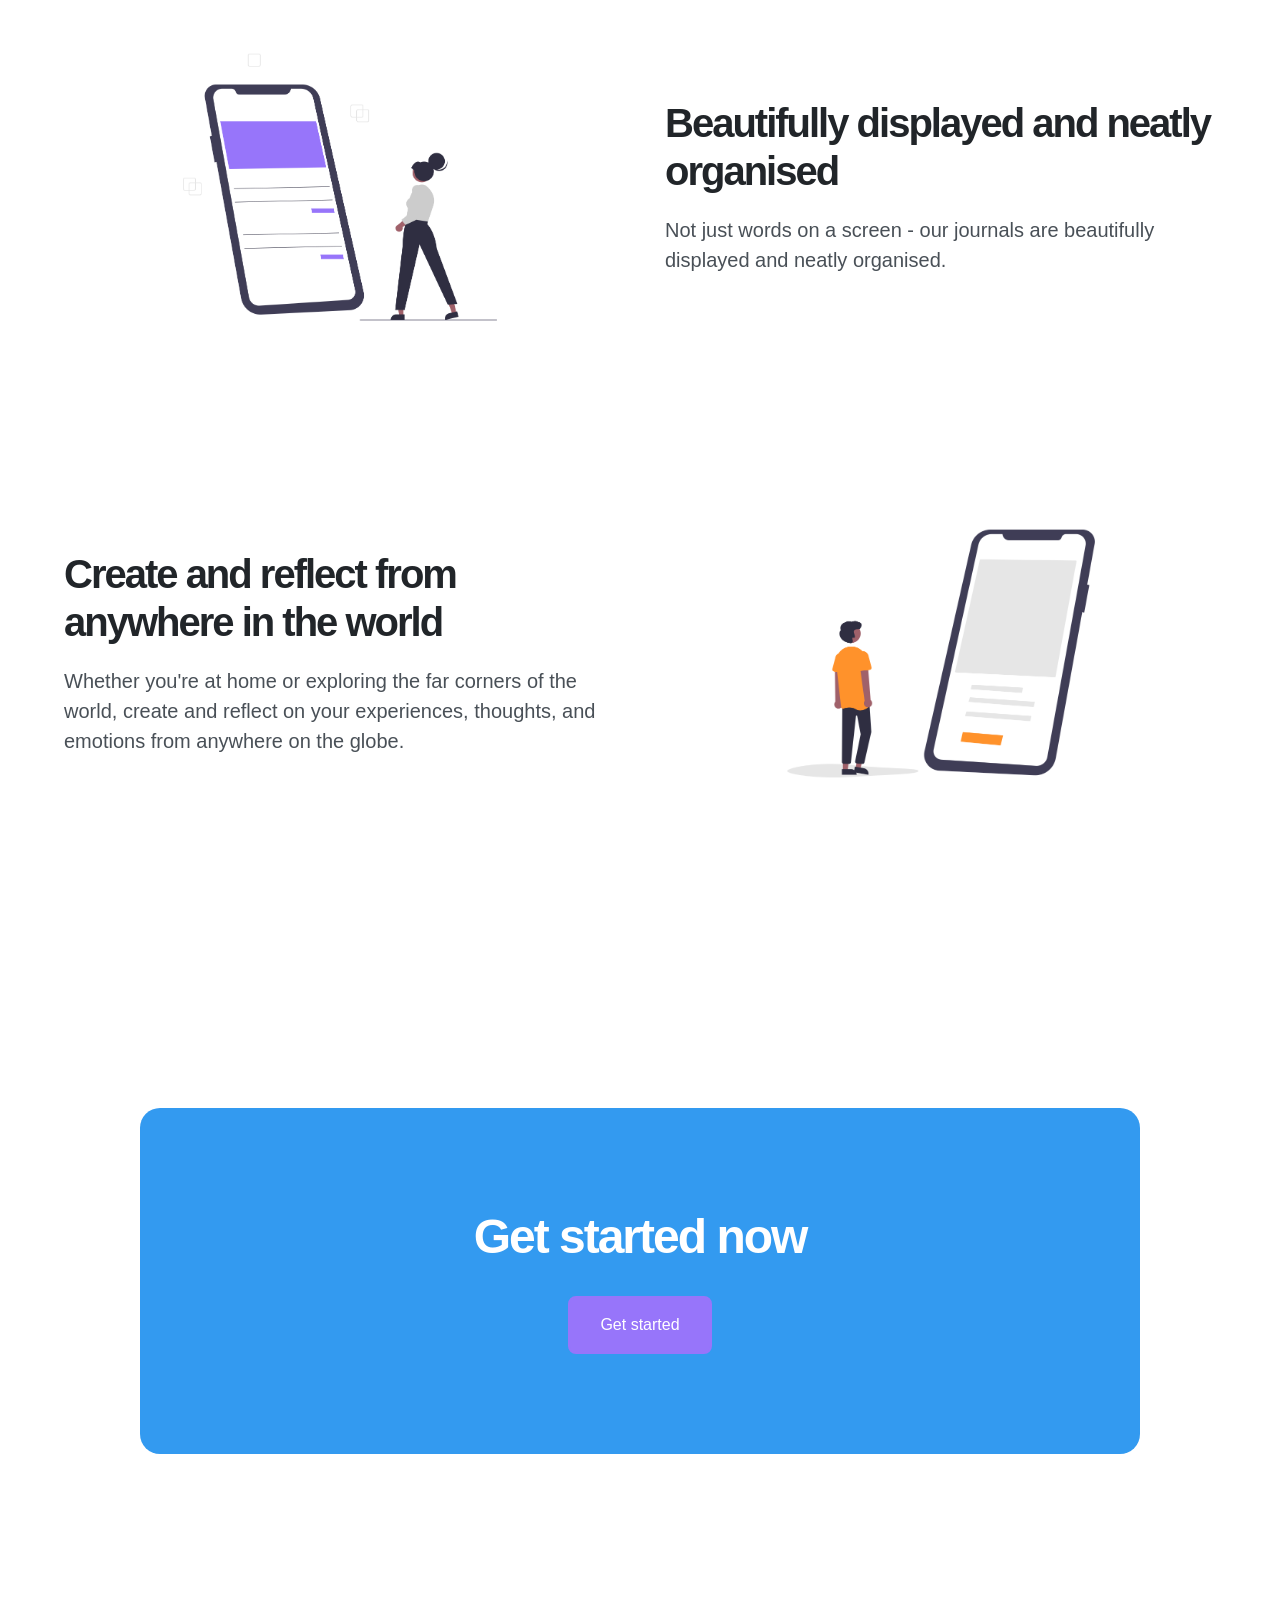
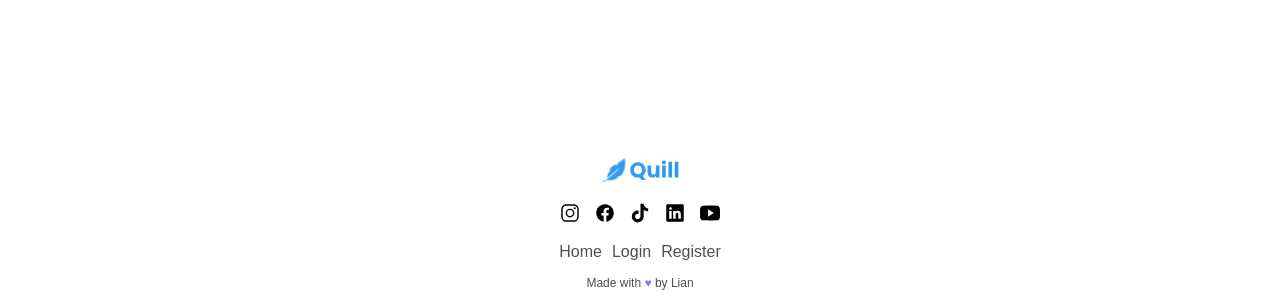
==== commit 75a1ca58: "using flexbox and grid" ====
--- a/index.html
+++ b/index.html
@@ -15,7 +15,7 @@
             <!-- NAVIGATION -->
             <nav class="navbar">
                 <a href="index.html"><img class="logo-md" src="images/quill.svg" alt="quill logo"></a>
-                <ul>
+                <ul class="nav-btn-container">
                     <li><a class="btn btn-primary-outline" href="login.html">Login</a></li>
                     <li><a class="btn btn-primary" href="register.html">Register</a></li>
                 </ul>
@@ -25,7 +25,7 @@
             <section class="hero-section">   
                 <h1 class="hero-heading"><span class="highlight highlight-secondary">Mindfull living</span> for the <br> digital world 📱</h1>
                 <p class="hero-paragraph">The ultimate bullet journal app to document, reflect, and embrace your personal journey</p>
-                <ul>
+                <ul class="hero-btn-container">
                     <li><a class="btn btn-primary" href="register.html">Get started</a></li>
                     <li><a class="btn btn-primary-outline" href="#features">Learn more</a></li>
                 </ul>
@@ -37,20 +37,21 @@
             <!-- FEATURES SECTION -->
             <section class="features-section">
                 <h2 class="features-main-heading">Finally, a <span class="highlight highlight-tertiary">simple and easy</span> to use journal app</h2>
-                
-                <div>
-                    <h3 class="feature-heading">Write all your journals in a few cliks</h3>
-                    <p>Unlock the simplicity of online journaling - say goodbye to the hassle of pen and paper and hello to effortless journaling with just a few clicks.</p>
+                <div class="features-grid-container">
+                    <div>
+                        <h3 class="feature-heading">Write all your journals in a few cliks</h3>
+                        <p>Unlock the simplicity of online journaling - say goodbye to the hassle of pen and paper and hello to effortless journaling with just a few clicks.</p>
+                    </div>
                     <img class="feature-img" src="images/features-1.png" alt="simple online journaling">
-                </div>
-                <div>
-                    <h3 class="feature-heading">Beautifully displayed and neatly organised</h3>
-                    <p>Not just words on a screen - our journals are beautifully displayed and neatly organised.</p>
-                    <img class="feature-img" src="images/features-2.png" alt="beautifully displayed journals">
-                </div>
-                <div>
-                    <h3 class="feature-heading">Create and reflect from anywhere in the world</h3>
-                    <p>Whether you're at home or exploring the far corners of the world, create and reflect on your experiences, thoughts, and emotions from anywhere on the globe.</p>
+                    <div>
+                        <h3 class="feature-heading">Beautifully displayed and neatly organised</h3>
+                        <p>Not just words on a screen - our journals are beautifully displayed and neatly organised.</p>
+                    </div>
+                    <img class="feature-img feature-img-swap-order" src="images/features-2.png" alt="beautifully displayed journals">
+                    <div>
+                        <h3 class="feature-heading">Create and reflect from anywhere in the world</h3>
+                        <p>Whether you're at home or exploring the far corners of the world, create and reflect on your experiences, thoughts, and emotions from anywhere on the globe.</p>
+                    </div>
                     <img class="feature-img" src="images/features-3.png" alt="create journals from anywhere">
                 </div>
             </section>
@@ -67,20 +68,20 @@
         <!-- FOOTER -->
         <footer class="footer">
             <a href="index.html"><img class="logo-sm" src="images/quill.svg" alt="quill logo"></a>
-            <ul>
+            <ul class="social-icons-container">
                 <li><a href="https://www.instagram.com/"><img class="social-icons" src="images/instagram.svg" alt="instagram logo"></a></li>
                 <li><a href="https://www.facebook.com/"><img class="social-icons" src="images/facebook.svg" alt="facebook logo"></a></li>
                 <li><a href="https://www.tiktok.com/"><img class="social-icons" src="images/tiktok.svg" alt="tiktok logo"></a></li>
                 <li><a href="https://www.linkedin.com/"><img class="social-icons" src="images/linkedin.svg" alt="linkedin logo"></a></li>
                 <li><a href="https://www.youtube.com/"><img class="social-icons" src="images/youtube.svg" alt="youtube logo"></a></li>
             </ul>
-            <ul>
+            <ul class="footer-links-container">
                 <li><a href="index.html">Home</a></li>
                 <li><a href="login.html">Login</a></li>
                 <li><a href="register.html">Register</a></li>
             </ul>
 
-            <p class="small-text">Made with ♥︎ by Lian</p>
+            <p class="small-text">Made with <span class="heart-icon">♥︎</span> by Lian</p>
         </footer>
     </div>
 </body>
--- a/app.css
+++ b/app.css
@@ -95,7 +95,7 @@
     --black: #000000;
 
     /* MISCELLANEOUS */
-    --nav-height: 300px;
+    --nav-height: 100px;
 }
 * {
     box-sizing: border-box;
@@ -157,6 +157,10 @@
     display: inline-block;
 }
 
+a:link, a:visited, a:hover, a:active {
+    color: var(--grey-base);
+}
+
 ul {
     list-style: none;
 }
@@ -246,7 +250,14 @@
 
 .navbar {
     height: var(--nav-height);
-    margin-bottom: 20rem;
+    display: flex;
+    justify-content: space-between;
+    align-items: center;
+}
+
+.nav-btn-container {
+    display: flex;
+    gap: 2rem;
 }
 
 /* ------ HERO SECTION ------ */
@@ -254,16 +265,25 @@
 .hero-section {
     height: calc(100vh - var(--nav-height));
     min-height: 400px;
-    text-align: center;
     margin-bottom: 10rem;
+    display: flex;
+    flex-direction: column;
+    justify-content: center;
+    align-items: center;
 }
 
 .hero-heading {
     margin-bottom: 1rem;
+    text-align: center;
 }
 
 .hero-paragraph {
     margin-bottom: 5rem;
+}
+
+.hero-btn-container {
+    display: flex;
+    gap: 2rem;
 }
 
 /* ------ FEATURES SECTION ------ */
@@ -276,6 +296,20 @@
     margin-bottom: 8rem;
 }
 
+.features-grid-container {
+    display: grid;
+    grid-template-columns: 1fr 1fr;
+    row-gap: 15rem;
+    column-gap: 5rem;
+    justify-items: center;
+    align-items: center;
+}
+
+.feature-img-swap-order {
+    grid-row: 2 / 3;
+    grid-column: 1 / 2;
+}
+
 .feature-heading {
     margin-bottom: 2rem;
 }
@@ -289,28 +323,48 @@
 
 .cta-section {
     margin-bottom: 30rem;
+    display: flex;
+    justify-content: center;
 }
 
 .cta-card {
     text-align: center;
     background-color: var(--primary-base);
     max-width: 1000px;
+    width: 100%;
     padding: 10rem 20rem;
     border-radius: 20px;
-    margin: 0 auto;
 }
 
 .cta-heading {
     margin-bottom: 3rem;
+    color: var(--white);
 }
 
 /* ------ FOOTER SECTION ------ */
 
 .footer {
-    text-align: center;
+    display: flex;
+    flex-direction: column;
+    align-items: center;
+    gap: 1rem;
+}
+
+.social-icons-container {
+    display: flex;
+    gap: 1.5rem;
+}
+
+.footer-links-container {
+    display: flex;
+    gap: 1rem;
 }
 
 .social-icons {
     width: 20px;
 }
 
+.heart-icon {
+    color: var(--secondary-base);
+}
+
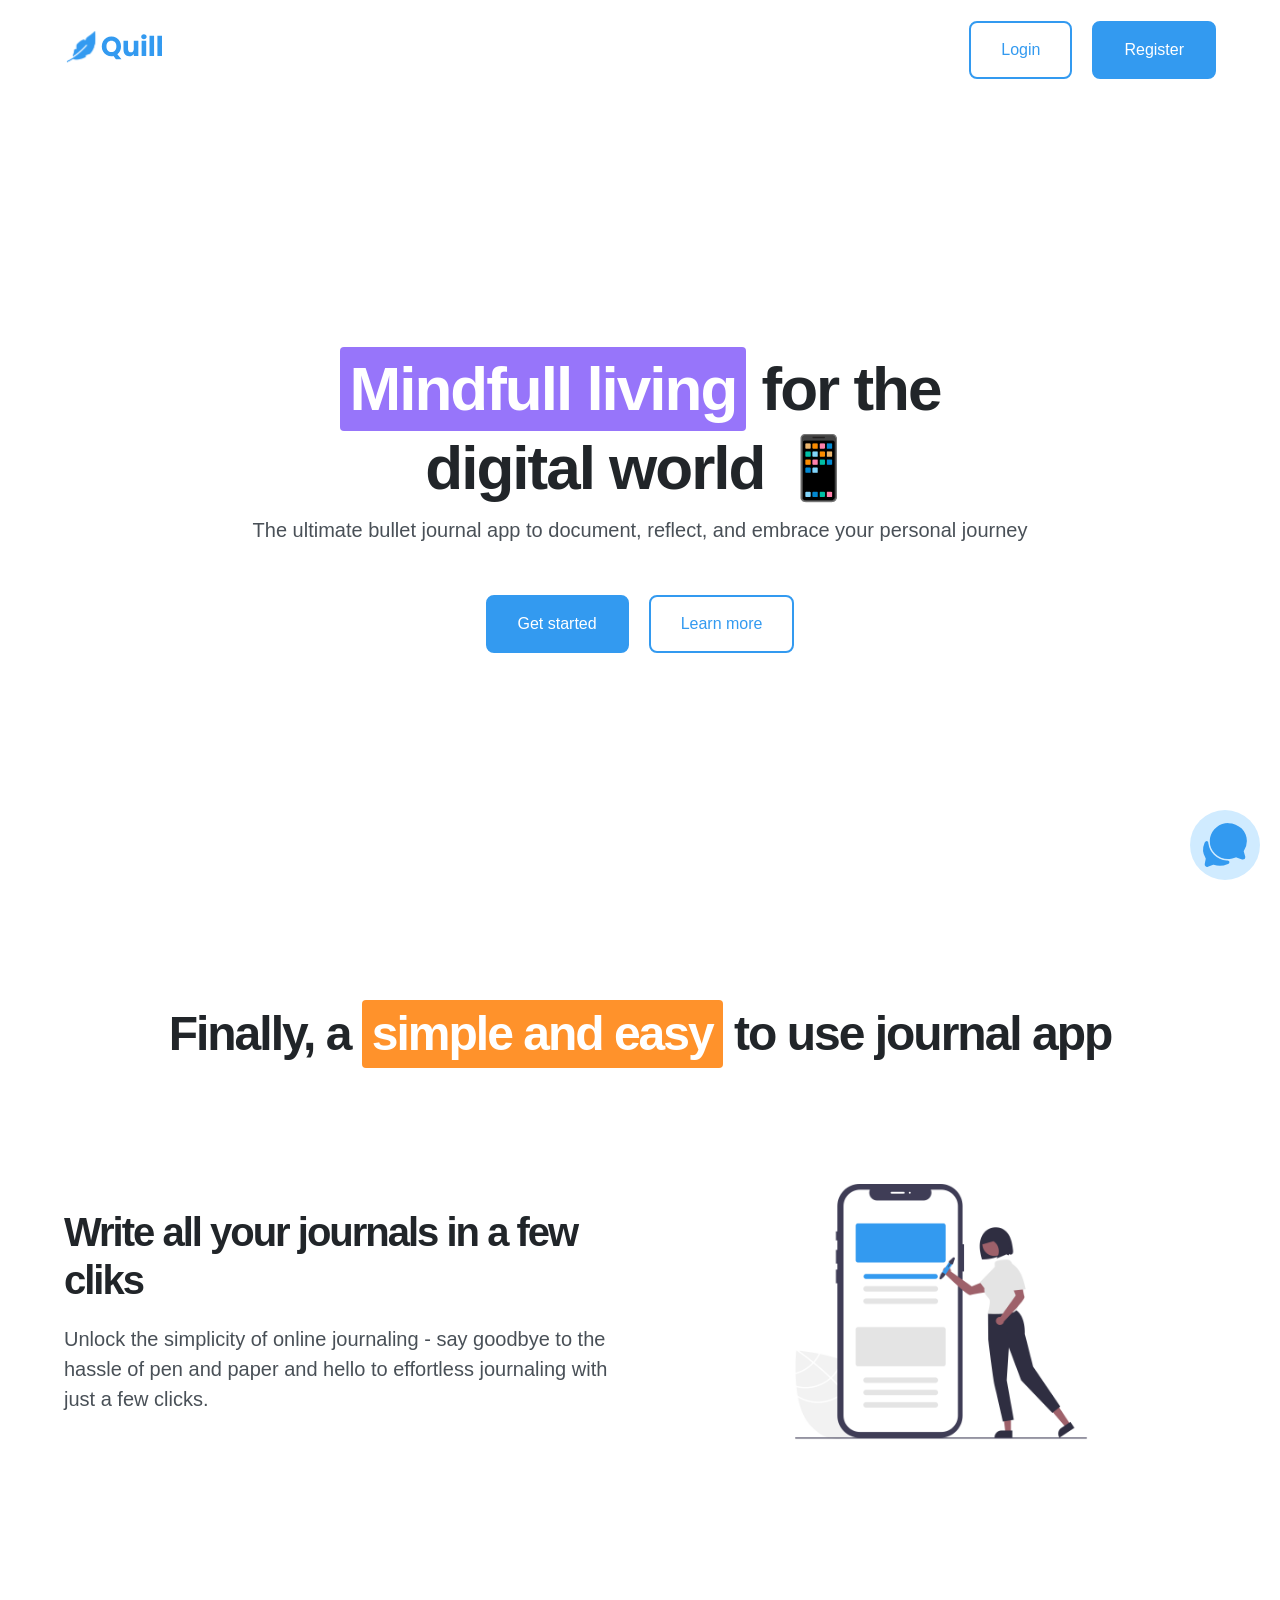
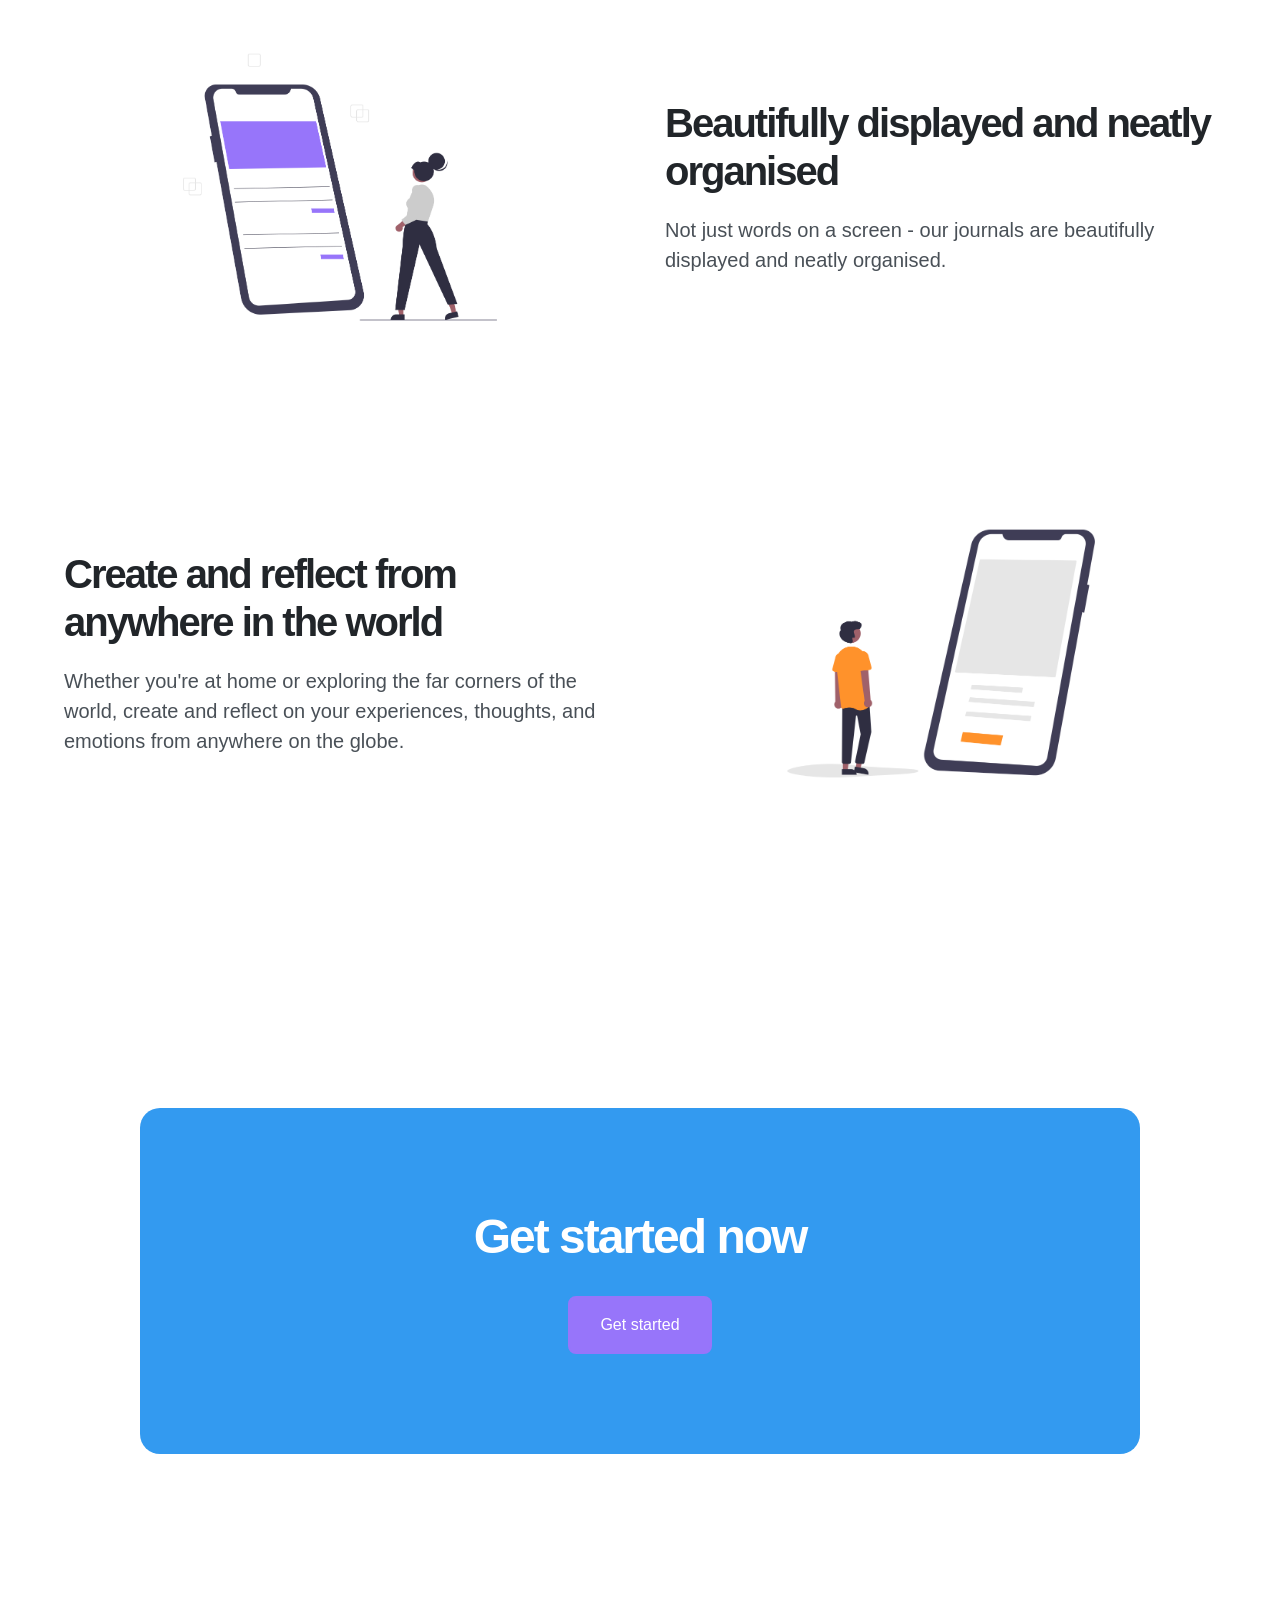
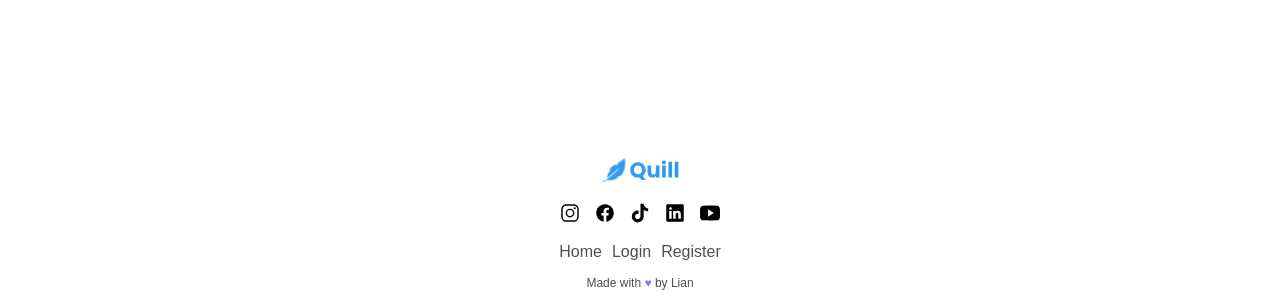
==== commit b7f02df6: "responsive" ====
--- a/index.html
+++ b/index.html
@@ -7,6 +7,7 @@
     <link rel="preconnect" href="https://fonts.gstatic.com" crossorigin>
     <link href="https://fonts.googleapis.com/css2?family=Poppins:ital,wght@0,100;0,200;0,300;0,400;0,500;0,600;0,700;0,800;0,900;1,100;1,200;1,300;1,400;1,500;1,600;1,700;1,800;1,900&display=swap" rel="stylesheet">
     <link rel="stylesheet" href="app.css">
+    <link rel="stylesheet" href="queries.css">
     <title>Quill</title>
 </head>
 <body>
@@ -23,7 +24,7 @@
 
             <!-- HERO SECTION -->
             <section class="hero-section">   
-                <h1 class="hero-heading"><span class="highlight highlight-secondary">Mindfull living</span> for the <br> digital world 📱</h1>
+                <h1 class="hero-heading"><span class="highlight highlight-secondary">Mindfull living</span> for the <br class="hero-heading-break"> digital world 📱</h1>
                 <p class="hero-paragraph">The ultimate bullet journal app to document, reflect, and embrace your personal journey</p>
                 <ul class="hero-btn-container">
                     <li><a class="btn btn-primary" href="register.html">Get started</a></li>
@@ -84,5 +85,15 @@
             <p class="small-text">Made with <span class="heart-icon">♥︎</span> by Lian</p>
         </footer>
     </div>
+
+    <!-- <div class="modal">
+        <h2>New year discount!</h2>
+        <p>Get 20% off your first month!</p>
+        <button>Claim now</button>
+    </div> -->
+    
+    <div class="chat-container">
+        <img class="chat-icon" src="images/chat.svg" alt="chat icon">
+    </div>
 </body>
 </html>
--- a/app.css
+++ b/app.css
@@ -244,6 +244,38 @@
     width: 80px;
 }
 
+.chat-container {
+    height: 7rem;
+    width: 7rem;
+    background-color: var(--primary-tint);
+    border-radius: 50%;
+    display: flex;
+    justify-content: center;
+    align-items: center;
+    position: fixed;
+    bottom: 2rem;
+    right: 2rem;
+}
+
+.chat-icon {
+    height: 5rem;
+    width: 5rem;
+}
+
+/* .modal {
+    position: fixed;
+    top: 0;
+    left: 0;
+    width: 100%;
+    height: 100%;
+    background-color: white;
+    display: flex;
+    flex-direction: column;
+    justify-content: center;
+    align-items: center;
+    z-index: 1000;
+} */
+
 /* ----------------------- SECTIONS ----------------------- */
 
 /* ------ NAVBAR ------ */
@@ -279,6 +311,7 @@
 
 .hero-paragraph {
     margin-bottom: 5rem;
+    text-align: center;
 }
 
 .hero-btn-container {
--- a/queries.css
+++ b/queries.css
@@ -0,0 +1,89 @@
+/* LG - SMALL LAPTOPS: 1024px - 1280px */
+
+@media (max-width: 72rem) {
+    /* 1150px / 16px = 72rem */
+    /* 72rem x 16px = 1152px */
+
+    html {
+        font-size: 56.25%;
+        /* 9px / 16px = 56.25% */
+    }
+
+    .features-grid-container {
+        column-gap: 2rem;
+    }
+
+    .cta-section {
+        margin-bottom: 20rem;
+    }
+}
+
+/* MD - TABLETS: 768px - 1024px */
+
+@media (max-width: 51rem) {
+    /* 815px / 16px = 51rem */
+    /* 51rem x 16px = 816px */
+
+    html {
+        font-size: 50%;
+        /* 8px / 16px = 50% */
+    }
+}
+
+/* SM - PHONE LANDSCAPE: 576px - 768px */
+
+@media (max-width: 43rem) {
+    /* 680px / 16px = 43rem */
+    /* 43rem x 16px = 688px */
+
+    html {
+        font-size: 43.75%;
+        /* 7px / 16px = 43.75% */
+    }
+
+    .cta-card {
+        padding: 8rem 16rem;
+    }
+
+    .features-section {
+        margin-bottom: 20rem;
+    }
+
+    .features-grid-container {
+        row-gap: 5rem;
+        column-gap: 0.5rem;
+    }
+}
+
+/* XS - PHONE PORTRAIT: < 576px  */
+
+@media (max-width: 34rem) {
+    /* 530px / 16px = 34rem */
+    /* 34rem x 16px = 544px */
+
+    html {
+        font-size: 37.5%;
+        /* 6px / 16px = 37.5% */
+    }
+
+    .hero-heading-break {
+        display: none;
+    }
+
+    .hero-section {
+        height: auto;
+    }
+
+    .features-grid-container {
+        grid-template-columns: 1fr;
+    }
+
+    .feature-img-swap-order {
+        grid-row: auto;
+        grid-column: auto;
+    }
+
+    .cta-card {
+        padding: 8rem 6rem;
+    }
+}
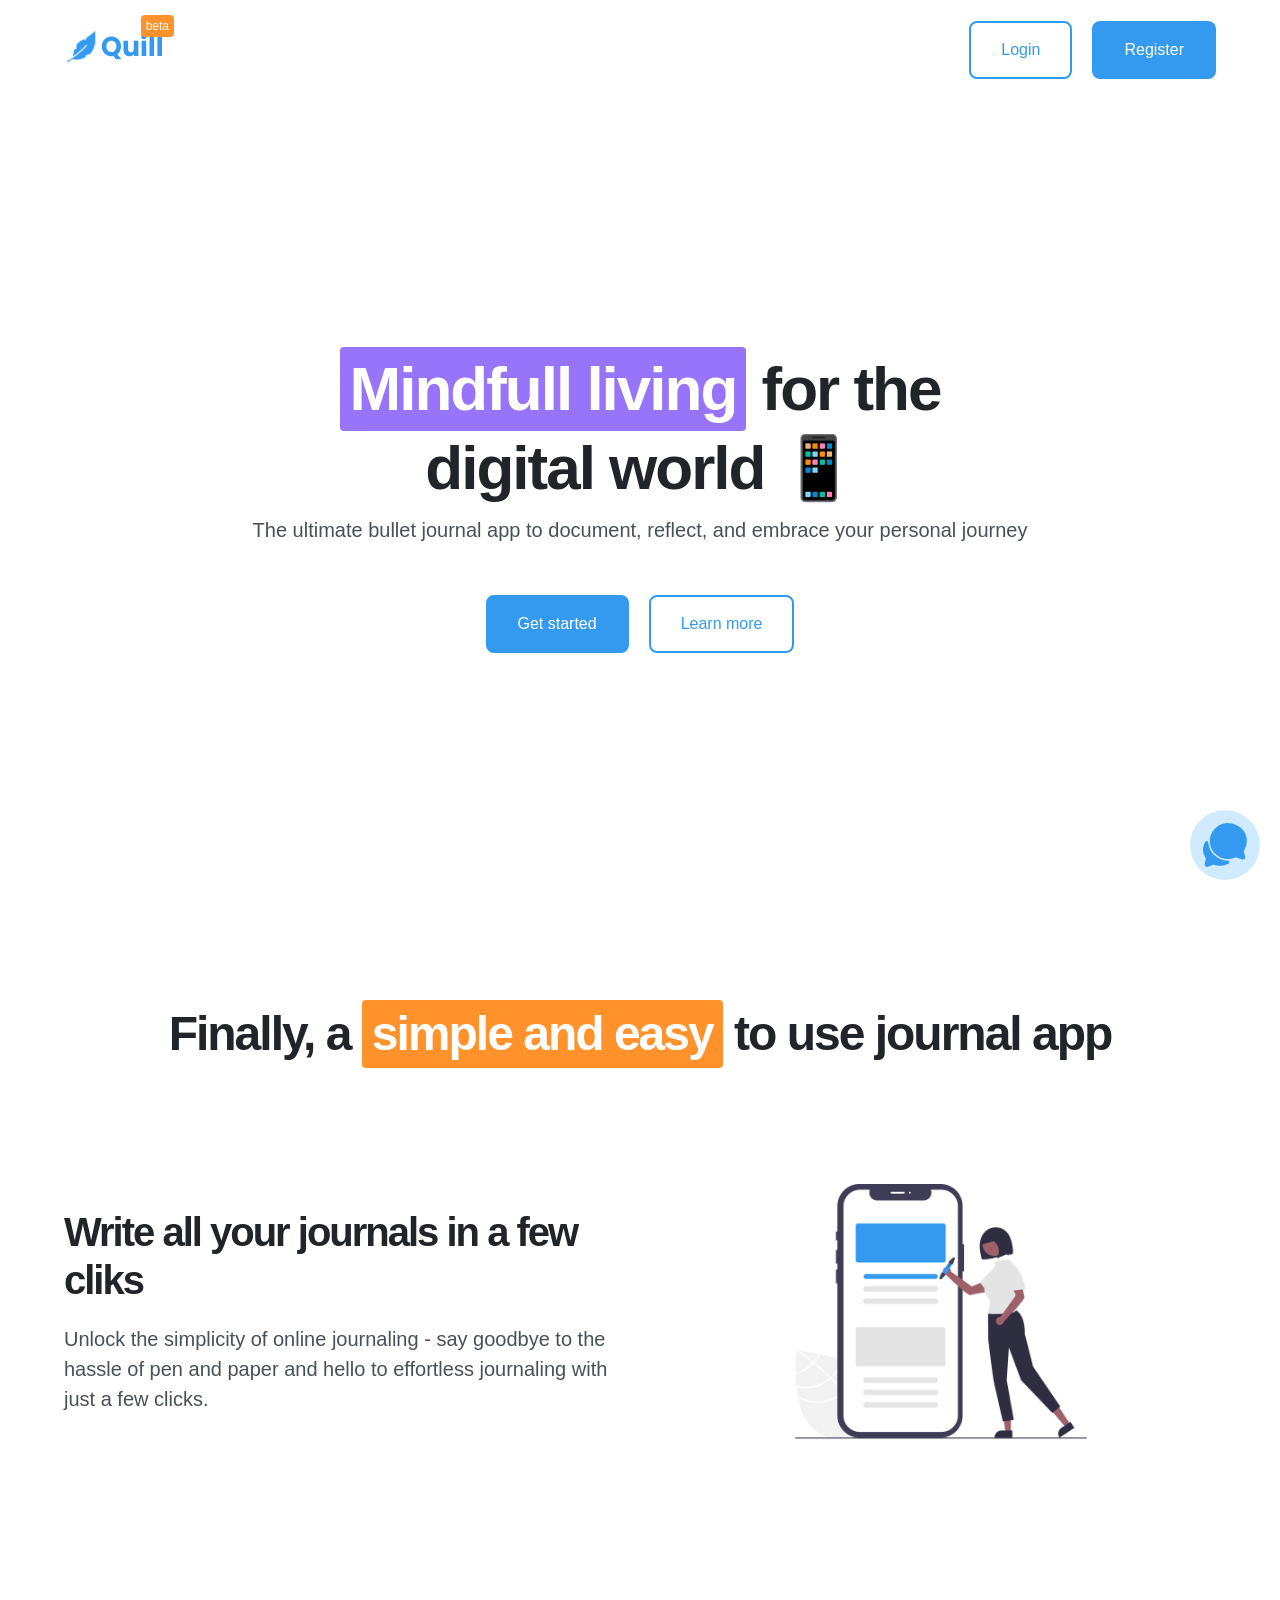
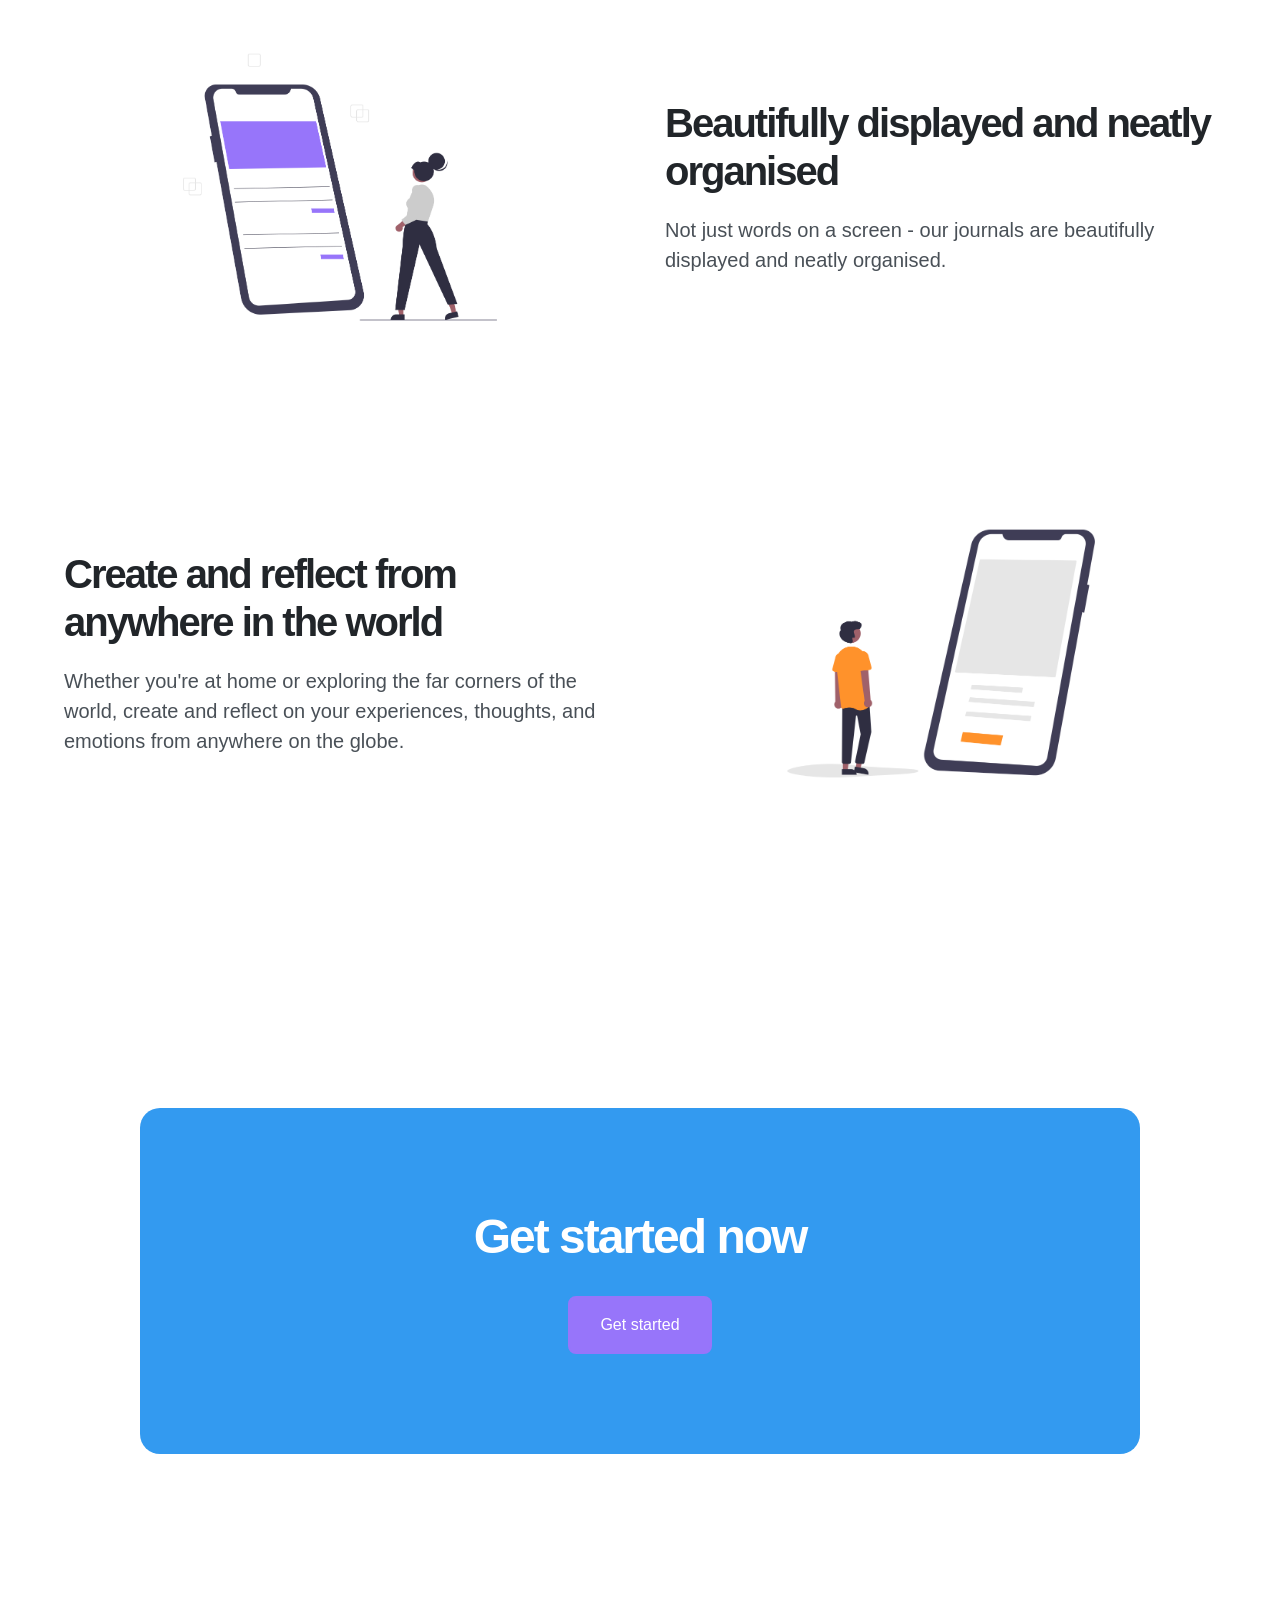
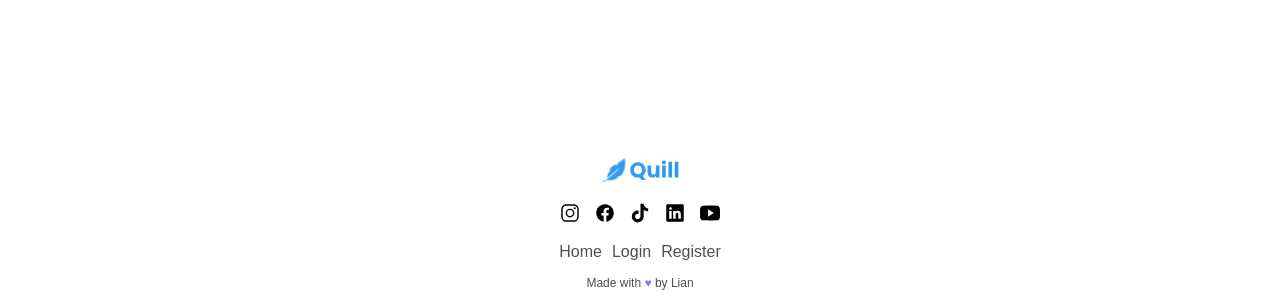
==== commit b7eafd2f: "final" ====
--- a/index.html
+++ b/index.html
@@ -15,7 +15,7 @@
         <header>
             <!-- NAVIGATION -->
             <nav class="navbar">
-                <a href="index.html"><img class="logo-md" src="images/quill.svg" alt="quill logo"></a>
+                <a class="beta" href="index.html"><img class="logo-md" src="images/quill.svg" alt="quill logo"></a>
                 <ul class="nav-btn-container">
                     <li><a class="btn btn-primary-outline" href="login.html">Login</a></li>
                     <li><a class="btn btn-primary" href="register.html">Register</a></li>
--- a/app.css
+++ b/app.css
@@ -186,36 +186,45 @@
     color: var(--white);
     background-color: var(--primary-base);
     border: 2px solid var(--primary-base);
+    transition: 0.5s;
 }
 
 .btn-primary:hover, .btn-primary:active {
     color: var(--white);
     background-color: var(--primary-shade);
     border: 2px solid var(--primary-shade);
+    transform: scale(1.05, 1.05);
+    box-shadow: 0px 3px 6px rgba(0, 0, 0, 0.2);
 }
 
 .btn-primary-outline:link, .btn-primary-outline:visited {
     color: var(--primary-base);
     background-color: var(--white);
     border: 2px solid var(--primary-base);
+    transition: 0.5s;
 }
 
 .btn-primary-outline:hover, .btn-primary-outline:active {
     color: var(--primary-shade);
     background-color: var(--white);
     border: 2px solid var(--primary-shade);
+    transform: scale(1.05, 1.05);
+    box-shadow: 0px 3px 6px rgba(0, 0, 0, 0.2);
 }
 
 .btn-secondary:link, .btn-secondary:visited {
     color: var(--white);
     background-color: var(--secondary-base);
     border: 2px solid var(--secondary-base);
+    transition: 0.5s;
 }
 
 .btn-secondary:hover, .btn-secondary:active {
     color: var(--white);
     background-color: var(--secondary-shade);
     border: 2px solid var(--secondary-shade);
+    transform: scale(1.05, 1.05);
+    box-shadow: 0px 3px 6px rgba(0, 0, 0, 0.2);
 }
 
 .highlight {
@@ -260,6 +269,23 @@
 .chat-icon {
     height: 5rem;
     width: 5rem;
+}
+
+.beta {
+    position: relative;
+}
+
+.beta::after {
+    content: "beta";
+    position: absolute;
+    top: 0rem;
+    right: 0rem;
+    font-size: 1.2rem;
+    color: var(--white);
+    background-color: var(--tertiary-base);
+    padding: 0.2rem 0.5rem;
+    border-radius: 4px;
+    transform: translate(30%, -50%);
 }
 
 /* .modal {
